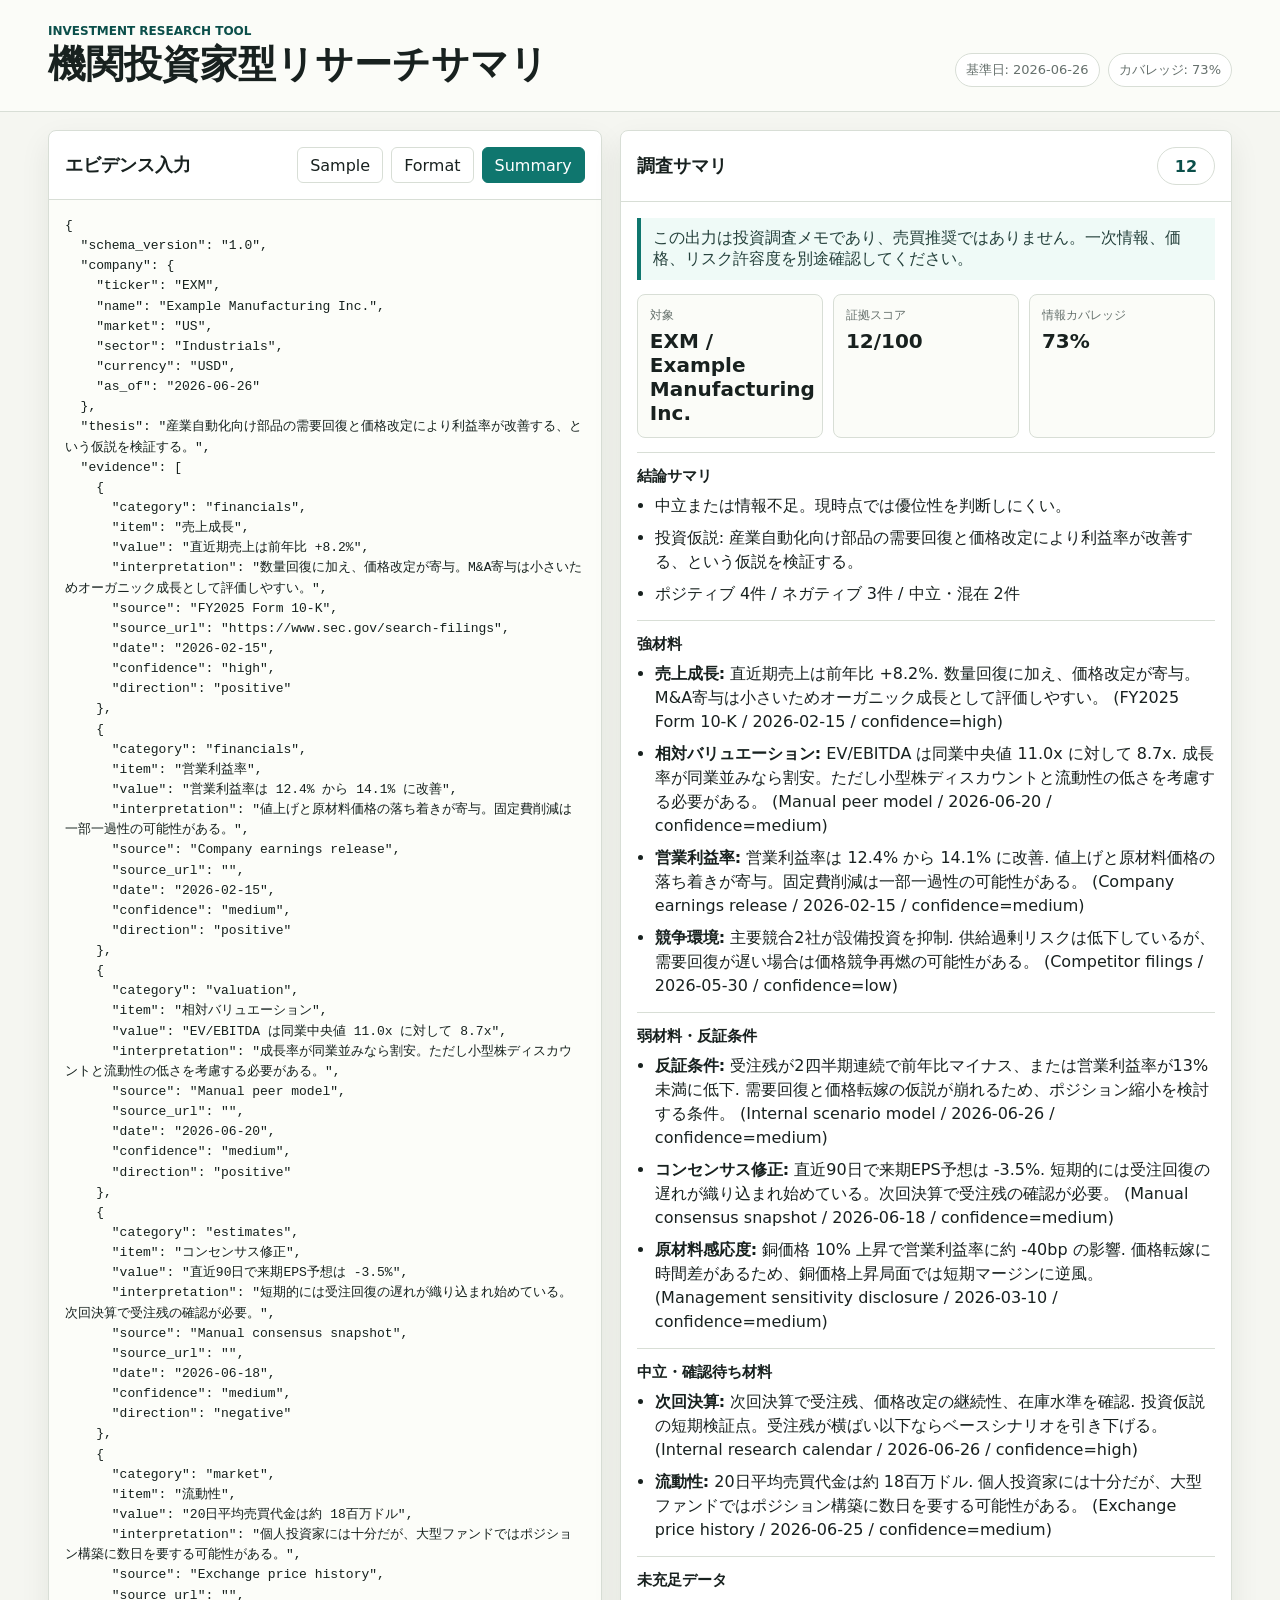
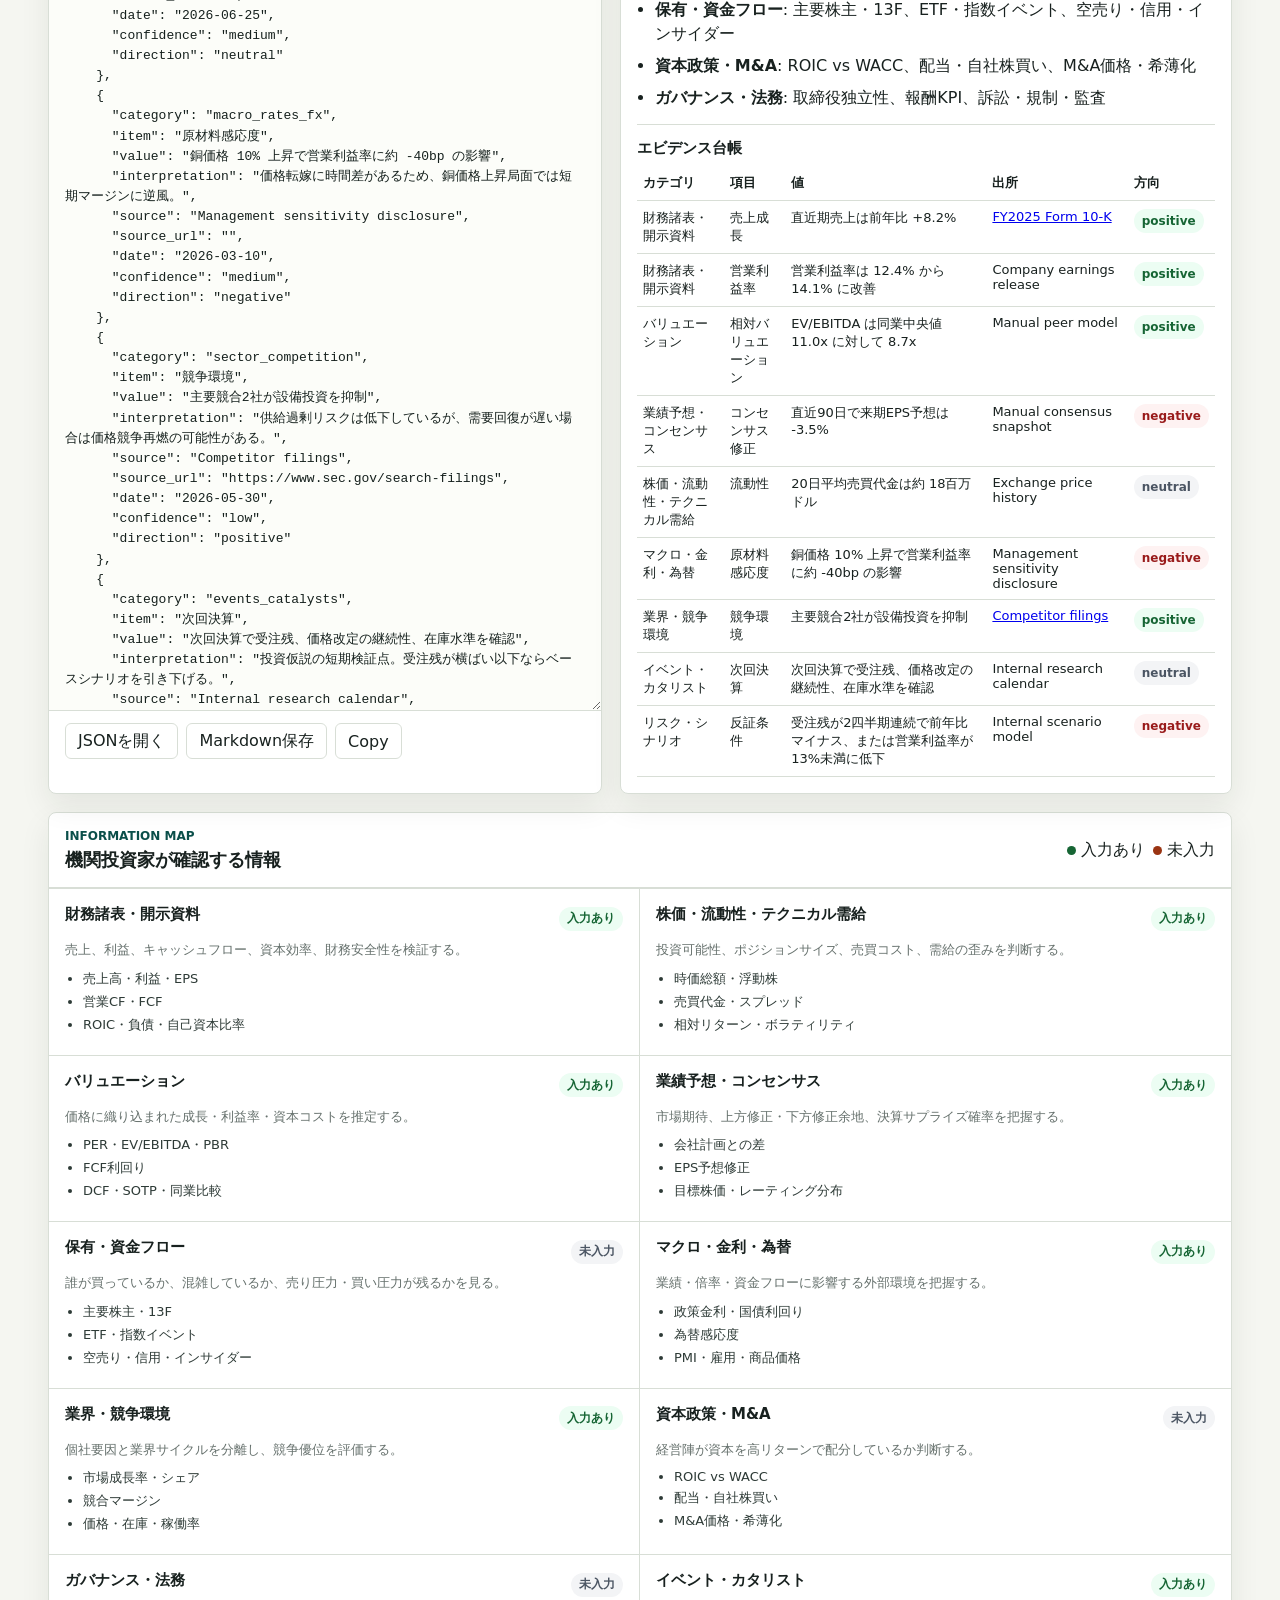
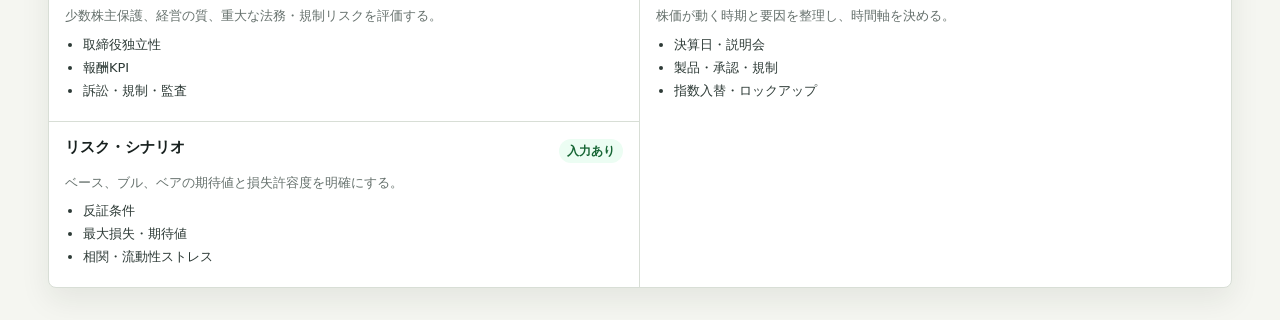
==== dashboard/index.html @ 5e909400 "Initial investment research summarizer" ====
<!doctype html>
<html lang="ja">
  <head>
    <meta charset="utf-8" />
    <meta name="viewport" content="width=device-width, initial-scale=1" />
    <title>Institutional Research Summarizer</title>
    <link rel="stylesheet" href="./styles.css" />
  </head>
  <body>
    <header class="app-header">
      <div>
        <p class="eyebrow">Investment Research Tool</p>
        <h1>機関投資家型リサーチサマリ</h1>
      </div>
      <div class="header-meta">
        <span id="asOfLabel">基準日: -</span>
        <span id="coverageLabel">カバレッジ: -</span>
      </div>
    </header>

    <main class="layout">
      <section class="panel input-panel" aria-labelledby="input-title">
        <div class="panel-title">
          <h2 id="input-title">エビデンス入力</h2>
          <div class="actions">
            <button type="button" id="loadSampleButton">Sample</button>
            <button type="button" id="formatButton">Format</button>
            <button type="button" id="summarizeButton" class="primary">Summary</button>
          </div>
        </div>
        <textarea id="jsonInput" spellcheck="false" aria-label="会社別エビデンスJSON"></textarea>
        <div class="file-row">
          <label class="file-control">
            <input type="file" id="fileInput" accept="application/json,.json" />
            JSONを開く
          </label>
          <button type="button" id="downloadButton">Markdown保存</button>
          <button type="button" id="copyButton">Copy</button>
        </div>
        <p id="errorBox" class="error" role="alert"></p>
      </section>

      <section class="panel summary-panel" aria-labelledby="summary-title">
        <div class="panel-title">
          <h2 id="summary-title">調査サマリ</h2>
          <div class="score" id="scoreBox">0</div>
        </div>
        <div id="summaryOutput" class="summary-output"></div>
      </section>
    </main>

    <section class="catalog-section" aria-labelledby="catalog-title">
      <div class="catalog-header">
        <div>
          <p class="eyebrow">Information Map</p>
          <h2 id="catalog-title">機関投資家が確認する情報</h2>
        </div>
        <div class="legend">
          <span><i class="dot covered"></i>入力あり</span>
          <span><i class="dot missing"></i>未入力</span>
        </div>
      </div>
      <div id="catalogGrid" class="catalog-grid"></div>
    </section>

    <script src="./app.js"></script>
  </body>
</html>
---- dashboard/styles.css ----
:root {
  --bg: #f5f6f1;
  --surface: #ffffff;
  --ink: #18211f;
  --muted: #66716d;
  --line: #d8ded6;
  --accent: #0f766e;
  --accent-dark: #0b4f4a;
  --warn: #9a3412;
  --good: #166534;
  --bad: #991b1b;
  --shadow: 0 12px 30px rgba(24, 33, 31, 0.08);
  font-family:
    "Yu Gothic UI",
    "Meiryo",
    system-ui,
    -apple-system,
    BlinkMacSystemFont,
    "Segoe UI",
    sans-serif;
}

* {
  box-sizing: border-box;
}

body {
  margin: 0;
  min-height: 100vh;
  background: var(--bg);
  color: var(--ink);
}

button,
textarea,
input {
  font: inherit;
}

button,
.file-control {
  border: 1px solid var(--line);
  background: #fff;
  color: var(--ink);
  min-height: 36px;
  padding: 0 12px;
  border-radius: 6px;
  display: inline-flex;
  align-items: center;
  justify-content: center;
  gap: 6px;
  cursor: pointer;
  white-space: nowrap;
}

button:hover,
.file-control:hover {
  border-color: var(--accent);
}

button.primary {
  background: var(--accent);
  border-color: var(--accent);
  color: #fff;
}

button.primary:hover {
  background: var(--accent-dark);
}

.app-header {
  min-height: 112px;
  padding: 24px clamp(16px, 4vw, 48px);
  display: flex;
  align-items: flex-end;
  justify-content: space-between;
  gap: 18px;
  border-bottom: 1px solid var(--line);
  background: #fbfcf8;
}

.eyebrow {
  margin: 0 0 5px;
  color: var(--accent-dark);
  font-size: 12px;
  font-weight: 700;
  letter-spacing: 0;
  text-transform: uppercase;
}

h1,
h2,
h3,
p {
  overflow-wrap: anywhere;
}

h1 {
  margin: 0;
  font-size: clamp(24px, 4vw, 38px);
  line-height: 1.15;
  letter-spacing: 0;
}

h2 {
  margin: 0;
  font-size: 18px;
  line-height: 1.3;
  letter-spacing: 0;
}

h3 {
  margin: 0 0 8px;
  font-size: 15px;
  letter-spacing: 0;
}

.header-meta {
  display: flex;
  gap: 8px;
  flex-wrap: wrap;
  justify-content: flex-end;
  color: var(--muted);
  font-size: 13px;
}

.header-meta span,
.score {
  border: 1px solid var(--line);
  border-radius: 999px;
  padding: 7px 10px;
  background: #fff;
}

.layout {
  display: grid;
  grid-template-columns: minmax(320px, 0.95fr) minmax(340px, 1.05fr);
  gap: 18px;
  padding: 18px clamp(16px, 4vw, 48px);
  align-items: stretch;
}

.panel {
  background: var(--surface);
  border: 1px solid var(--line);
  border-radius: 8px;
  box-shadow: var(--shadow);
  min-width: 0;
}

.input-panel,
.summary-panel {
  min-height: 620px;
  display: flex;
  flex-direction: column;
}

.panel-title,
.catalog-header {
  display: flex;
  align-items: center;
  justify-content: space-between;
  gap: 16px;
  padding: 16px;
  border-bottom: 1px solid var(--line);
}

.actions,
.file-row,
.legend {
  display: flex;
  align-items: center;
  gap: 8px;
  flex-wrap: wrap;
}

textarea {
  width: 100%;
  flex: 1;
  min-height: 470px;
  resize: vertical;
  border: 0;
  border-bottom: 1px solid var(--line);
  padding: 16px;
  color: #15201d;
  background: #fcfdf9;
  font-family:
    "Cascadia Mono",
    "Consolas",
    monospace;
  font-size: 13px;
  line-height: 1.55;
  outline: none;
}

textarea:focus {
  box-shadow: inset 0 0 0 2px rgba(15, 118, 110, 0.2);
}

.file-row {
  padding: 12px 16px;
}

.file-control input {
  display: none;
}

.error {
  min-height: 22px;
  margin: 0;
  padding: 0 16px 14px;
  color: var(--bad);
  font-size: 13px;
}

.score {
  min-width: 58px;
  height: 38px;
  display: inline-flex;
  align-items: center;
  justify-content: center;
  font-weight: 800;
  color: var(--accent-dark);
}

.summary-output {
  padding: 16px;
  overflow: auto;
  flex: 1;
}

.summary-output .notice {
  border-left: 4px solid var(--accent);
  background: #effaf7;
  padding: 10px 12px;
  margin: 0 0 14px;
  color: #24403b;
}

.metrics {
  display: grid;
  grid-template-columns: repeat(3, minmax(0, 1fr));
  gap: 10px;
  margin-bottom: 14px;
}

.metric {
  border: 1px solid var(--line);
  border-radius: 8px;
  padding: 12px;
  background: #fbfcf8;
  min-width: 0;
}

.metric span {
  display: block;
  color: var(--muted);
  font-size: 12px;
  margin-bottom: 5px;
}

.metric strong {
  font-size: 20px;
}

.summary-block {
  border-top: 1px solid var(--line);
  padding: 14px 0 0;
  margin-top: 14px;
}

.summary-list {
  margin: 8px 0 0;
  padding-left: 18px;
}

.summary-list li {
  margin: 8px 0;
  line-height: 1.5;
}

.evidence-table {
  width: 100%;
  border-collapse: collapse;
  margin-top: 8px;
  font-size: 13px;
}

.evidence-table th,
.evidence-table td {
  border-bottom: 1px solid var(--line);
  padding: 8px 6px;
  text-align: left;
  vertical-align: top;
}

.tag {
  display: inline-flex;
  align-items: center;
  min-height: 24px;
  border-radius: 999px;
  padding: 3px 8px;
  font-size: 12px;
  font-weight: 700;
}

.tag.positive {
  color: var(--good);
  background: #ecfdf3;
}

.tag.negative {
  color: var(--bad);
  background: #fef2f2;
}

.tag.neutral,
.tag.mixed,
.tag.unknown {
  color: #4b5563;
  background: #f3f4f6;
}

.catalog-section {
  margin: 0 clamp(16px, 4vw, 48px) 32px;
  background: var(--surface);
  border: 1px solid var(--line);
  border-radius: 8px;
  box-shadow: var(--shadow);
}

.catalog-grid {
  display: grid;
  grid-template-columns: repeat(2, minmax(0, 1fr));
  gap: 0;
}

.catalog-item {
  border-top: 1px solid var(--line);
  padding: 16px;
  min-width: 0;
}

.catalog-item:nth-child(odd) {
  border-right: 1px solid var(--line);
}

.catalog-title-line {
  display: flex;
  align-items: center;
  justify-content: space-between;
  gap: 12px;
  margin-bottom: 8px;
}

.catalog-item p {
  margin: 0;
  color: var(--muted);
  line-height: 1.5;
  font-size: 13px;
}

.catalog-item ul {
  margin: 10px 0 0;
  padding-left: 18px;
  color: #2d3a36;
  font-size: 13px;
}

.catalog-item li {
  margin: 5px 0;
}

.dot {
  width: 9px;
  height: 9px;
  display: inline-block;
  border-radius: 999px;
  margin-right: 5px;
}

.dot.covered {
  background: var(--good);
}

.dot.missing {
  background: var(--warn);
}

@media (max-width: 980px) {
  .app-header {
    align-items: flex-start;
    flex-direction: column;
  }

  .header-meta {
    justify-content: flex-start;
  }

  .layout {
    grid-template-columns: 1fr;
  }

  .input-panel,
  .summary-panel {
    min-height: auto;
  }

  textarea {
    min-height: 420px;
  }
}

@media (max-width: 720px) {
  .panel-title,
  .catalog-header {
    align-items: flex-start;
    flex-direction: column;
  }

  .metrics,
  .catalog-grid {
    grid-template-columns: 1fr;
  }

  .catalog-item:nth-child(odd) {
    border-right: 0;
  }

  .actions button,
  .file-row button,
  .file-control {
    flex: 1 1 auto;
  }
}
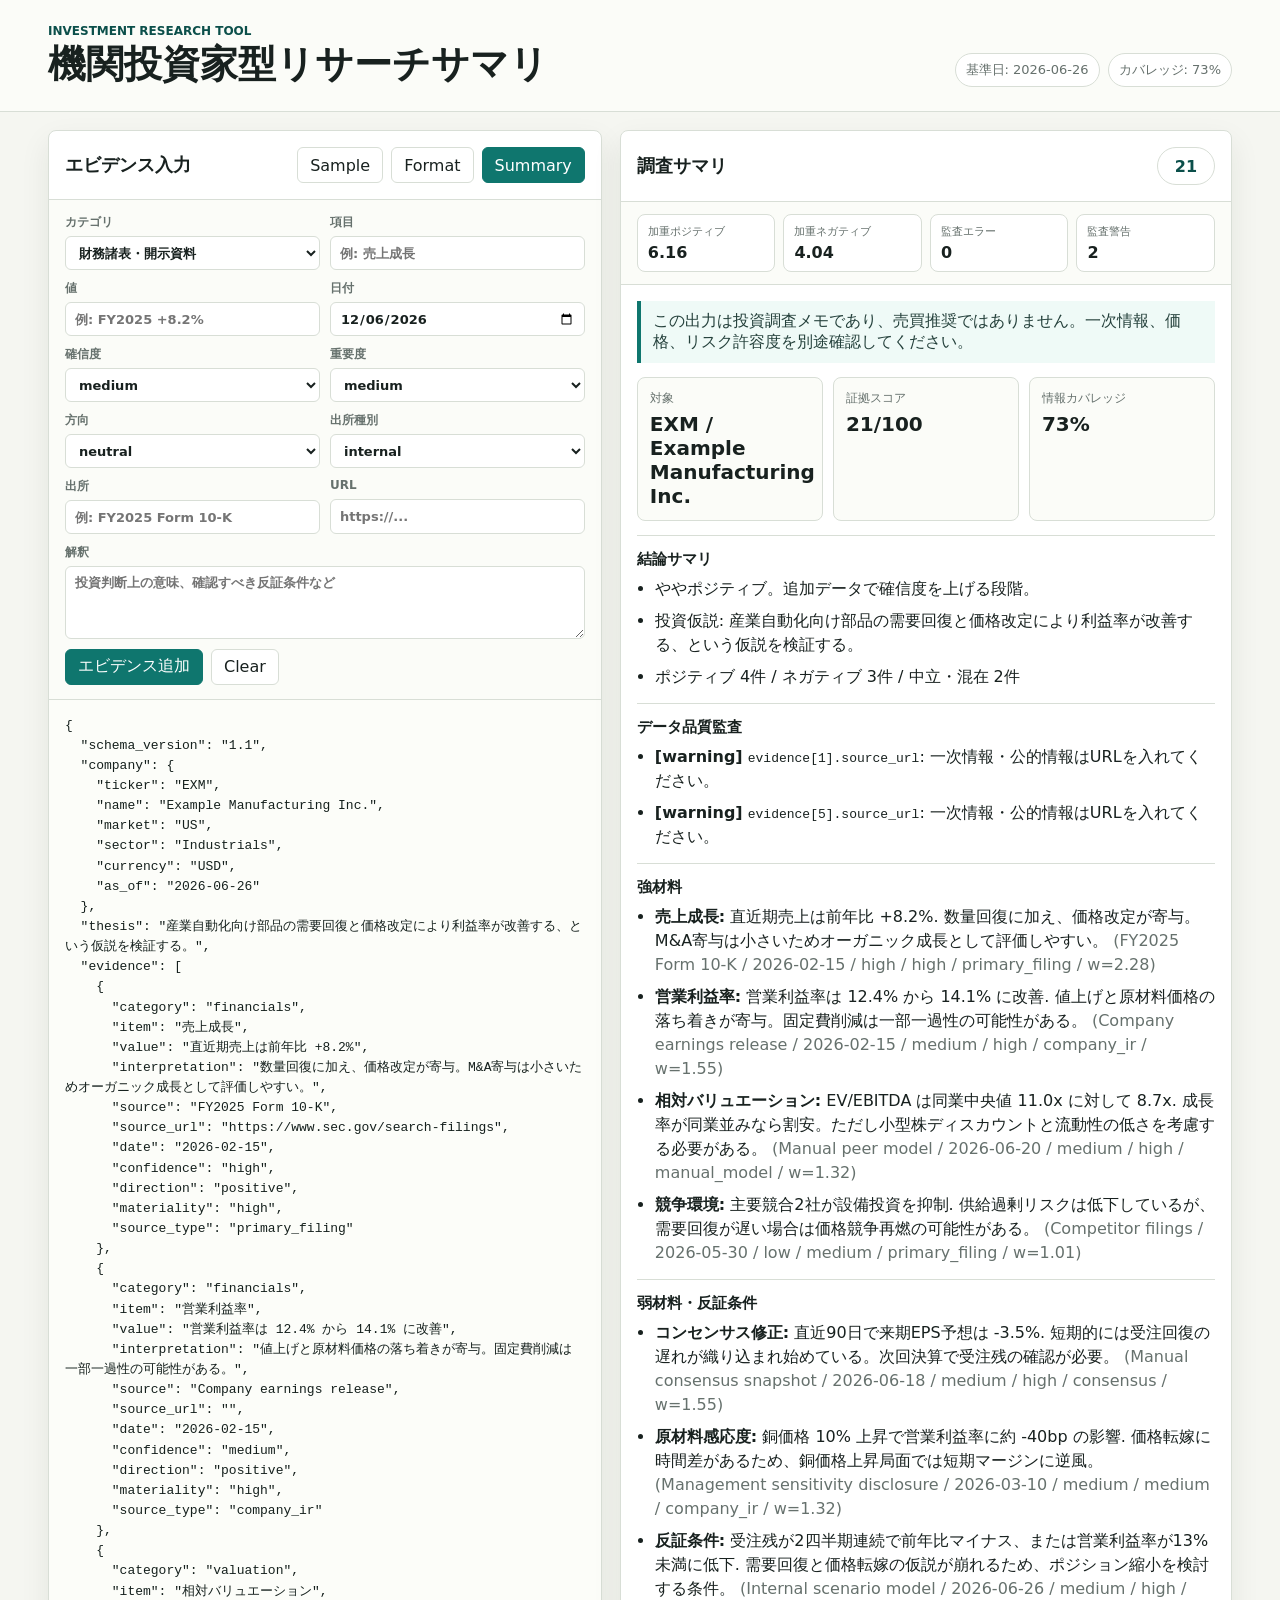
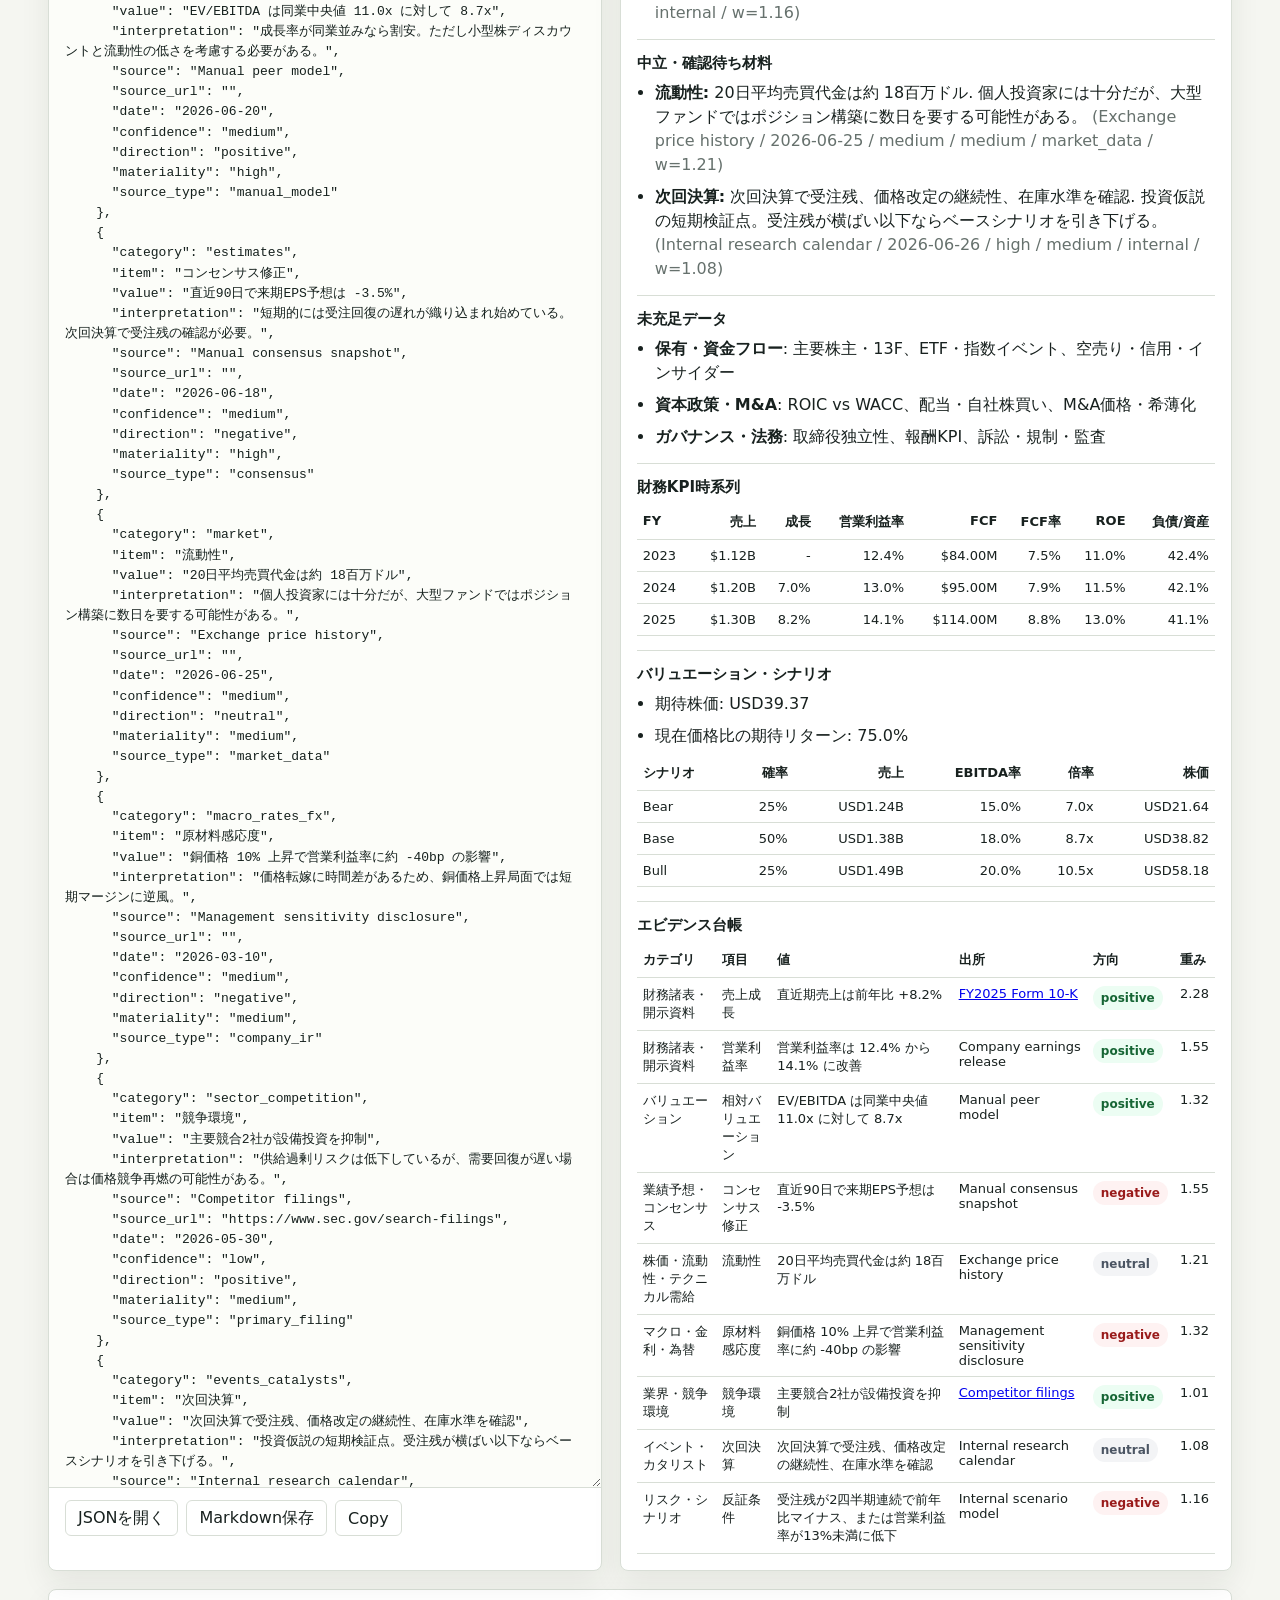
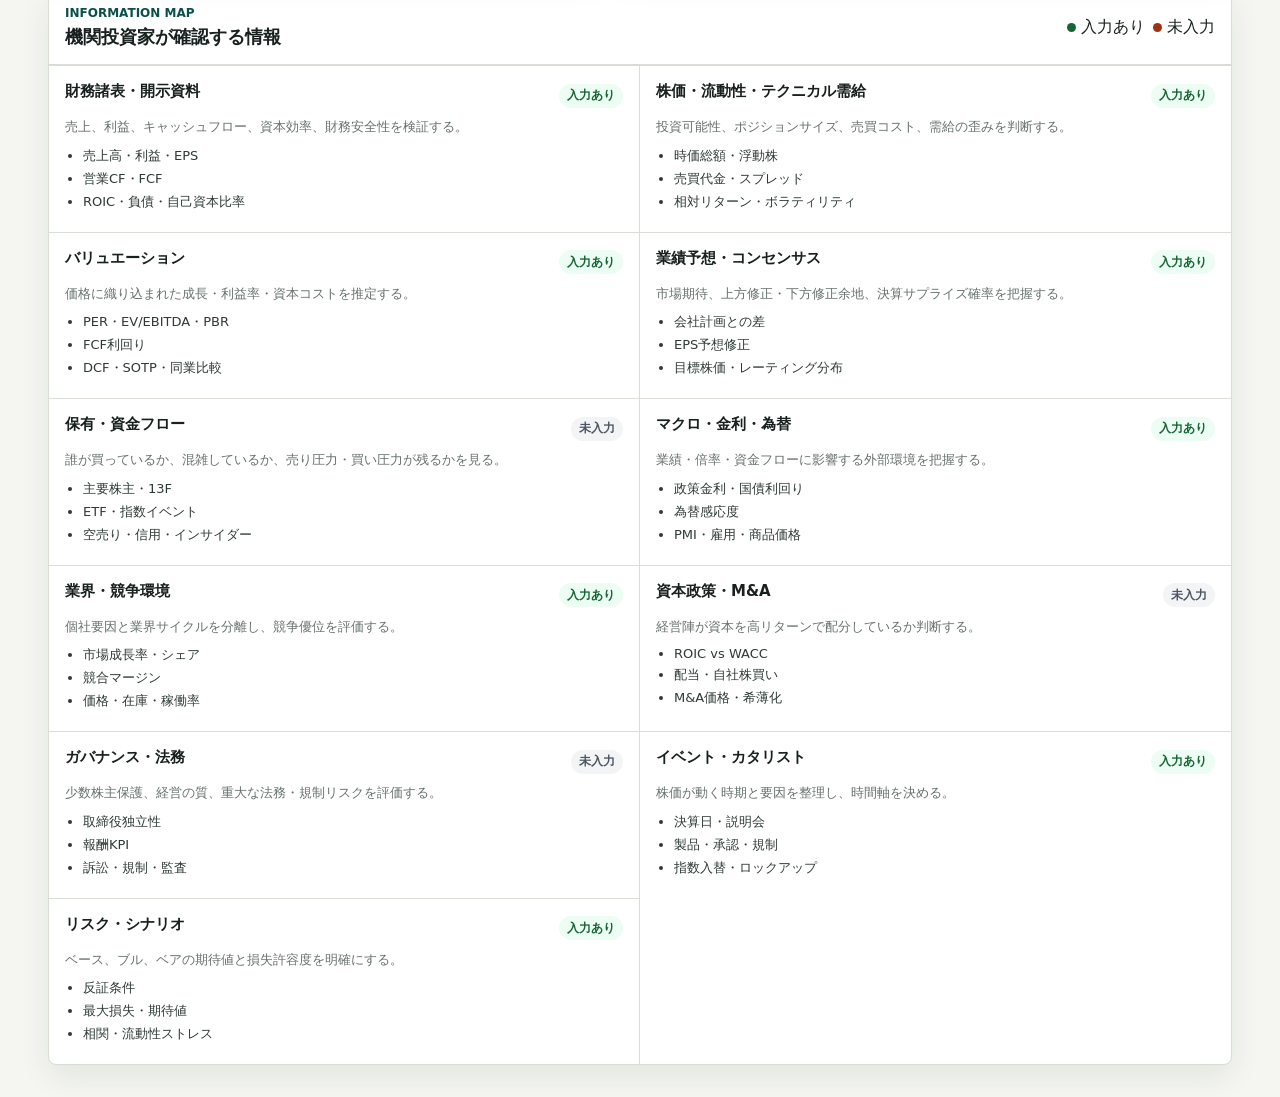
==== commit 14dd8465: "Add institutional research quality workflow" ====
--- a/dashboard/index.html
+++ b/dashboard/index.html
@@ -28,6 +28,83 @@
             <button type="button" id="summarizeButton" class="primary">Summary</button>
           </div>
         </div>
+        <form id="evidenceForm" class="evidence-form">
+          <div class="form-grid">
+            <label>
+              カテゴリ
+              <select id="fieldCategory"></select>
+            </label>
+            <label>
+              項目
+              <input id="fieldItem" type="text" placeholder="例: 売上成長" />
+            </label>
+            <label>
+              値
+              <input id="fieldValue" type="text" placeholder="例: FY2025 +8.2%" />
+            </label>
+            <label>
+              日付
+              <input id="fieldDate" type="date" />
+            </label>
+            <label>
+              確信度
+              <select id="fieldConfidence">
+                <option value="high">high</option>
+                <option value="medium" selected>medium</option>
+                <option value="low">low</option>
+              </select>
+            </label>
+            <label>
+              重要度
+              <select id="fieldMateriality">
+                <option value="high">high</option>
+                <option value="medium" selected>medium</option>
+                <option value="low">low</option>
+              </select>
+            </label>
+            <label>
+              方向
+              <select id="fieldDirection">
+                <option value="positive">positive</option>
+                <option value="neutral" selected>neutral</option>
+                <option value="negative">negative</option>
+                <option value="mixed">mixed</option>
+                <option value="unknown">unknown</option>
+              </select>
+            </label>
+            <label>
+              出所種別
+              <select id="fieldSourceType">
+                <option value="primary_filing">primary_filing</option>
+                <option value="exchange">exchange</option>
+                <option value="regulator">regulator</option>
+                <option value="company_ir">company_ir</option>
+                <option value="market_data">market_data</option>
+                <option value="consensus">consensus</option>
+                <option value="sell_side">sell_side</option>
+                <option value="manual_model">manual_model</option>
+                <option value="internal" selected>internal</option>
+                <option value="unknown">unknown</option>
+              </select>
+            </label>
+            <label>
+              出所
+              <input id="fieldSource" type="text" placeholder="例: FY2025 Form 10-K" />
+            </label>
+            <label>
+              URL
+              <input id="fieldSourceUrl" type="url" placeholder="https://..." />
+            </label>
+          </div>
+          <label class="wide-field">
+            解釈
+            <textarea id="fieldInterpretation" rows="3" placeholder="投資判断上の意味、確認すべき反証条件など"></textarea>
+          </label>
+          <div class="form-actions">
+            <button type="submit" class="primary">エビデンス追加</button>
+            <button type="button" id="clearFormButton">Clear</button>
+          </div>
+        </form>
         <textarea id="jsonInput" spellcheck="false" aria-label="会社別エビデンスJSON"></textarea>
         <div class="file-row">
           <label class="file-control">
@@ -45,6 +122,7 @@
           <h2 id="summary-title">調査サマリ</h2>
           <div class="score" id="scoreBox">0</div>
         </div>
+        <div id="auditStrip" class="audit-strip"></div>
         <div id="summaryOutput" class="summary-output"></div>
       </section>
     </main>
--- a/dashboard/styles.css
+++ b/dashboard/styles.css
@@ -33,7 +33,8 @@
 
 button,
 textarea,
-input {
+input,
+select {
   font: inherit;
 }
 
@@ -167,17 +168,74 @@
 
 .actions,
 .file-row,
-.legend {
+.legend,
+.form-actions {
   display: flex;
   align-items: center;
   gap: 8px;
   flex-wrap: wrap;
 }
 
+.evidence-form {
+  border-bottom: 1px solid var(--line);
+  padding: 14px 16px;
+  background: #fbfcf8;
+}
+
+.form-grid {
+  display: grid;
+  grid-template-columns: repeat(2, minmax(0, 1fr));
+  gap: 10px;
+}
+
+.evidence-form label {
+  display: grid;
+  gap: 5px;
+  color: var(--muted);
+  font-size: 12px;
+  font-weight: 700;
+}
+
+.evidence-form input,
+.evidence-form select,
+.evidence-form textarea {
+  width: 100%;
+  min-height: 34px;
+  border: 1px solid var(--line);
+  border-radius: 6px;
+  padding: 7px 9px;
+  color: var(--ink);
+  background: #fff;
+  font-size: 13px;
+  outline: none;
+}
+
+.evidence-form textarea {
+  min-height: 72px;
+  resize: vertical;
+  font-family: inherit;
+  line-height: 1.45;
+}
+
+.evidence-form input:focus,
+.evidence-form select:focus,
+.evidence-form textarea:focus {
+  border-color: var(--accent);
+  box-shadow: 0 0 0 2px rgba(15, 118, 110, 0.12);
+}
+
+.wide-field {
+  margin-top: 10px;
+}
+
+.form-actions {
+  margin-top: 10px;
+}
+
 textarea {
   width: 100%;
   flex: 1;
-  min-height: 470px;
+  min-height: 330px;
   resize: vertical;
   border: 0;
   border-bottom: 1px solid var(--line);
@@ -229,6 +287,34 @@
   flex: 1;
 }
 
+.audit-strip {
+  display: grid;
+  grid-template-columns: repeat(4, minmax(0, 1fr));
+  gap: 8px;
+  padding: 12px 16px;
+  border-bottom: 1px solid var(--line);
+  background: #fbfcf8;
+}
+
+.audit-chip {
+  border: 1px solid var(--line);
+  border-radius: 8px;
+  padding: 9px 10px;
+  background: #fff;
+  min-width: 0;
+}
+
+.audit-chip span {
+  display: block;
+  color: var(--muted);
+  font-size: 11px;
+  margin-bottom: 4px;
+}
+
+.audit-chip strong {
+  font-size: 16px;
+}
+
 .summary-output .notice {
   border-left: 4px solid var(--accent);
   background: #effaf7;
@@ -263,6 +349,10 @@
   font-size: 20px;
 }
 
+.muted {
+  color: var(--muted);
+}
+
 .summary-block {
   border-top: 1px solid var(--line);
   padding: 14px 0 0;
@@ -284,6 +374,30 @@
   border-collapse: collapse;
   margin-top: 8px;
   font-size: 13px;
+}
+
+.evidence-table .weight-cell {
+  white-space: nowrap;
+}
+
+.kpi-table {
+  width: 100%;
+  border-collapse: collapse;
+  margin-top: 8px;
+  font-size: 13px;
+}
+
+.kpi-table th,
+.kpi-table td {
+  border-bottom: 1px solid var(--line);
+  padding: 8px 6px;
+  text-align: right;
+  vertical-align: top;
+}
+
+.kpi-table th:first-child,
+.kpi-table td:first-child {
+  text-align: left;
 }
 
 .evidence-table th,
@@ -419,7 +533,9 @@
   }
 
   .metrics,
-  .catalog-grid {
+  .catalog-grid,
+  .audit-strip,
+  .form-grid {
     grid-template-columns: 1fr;
   }
 
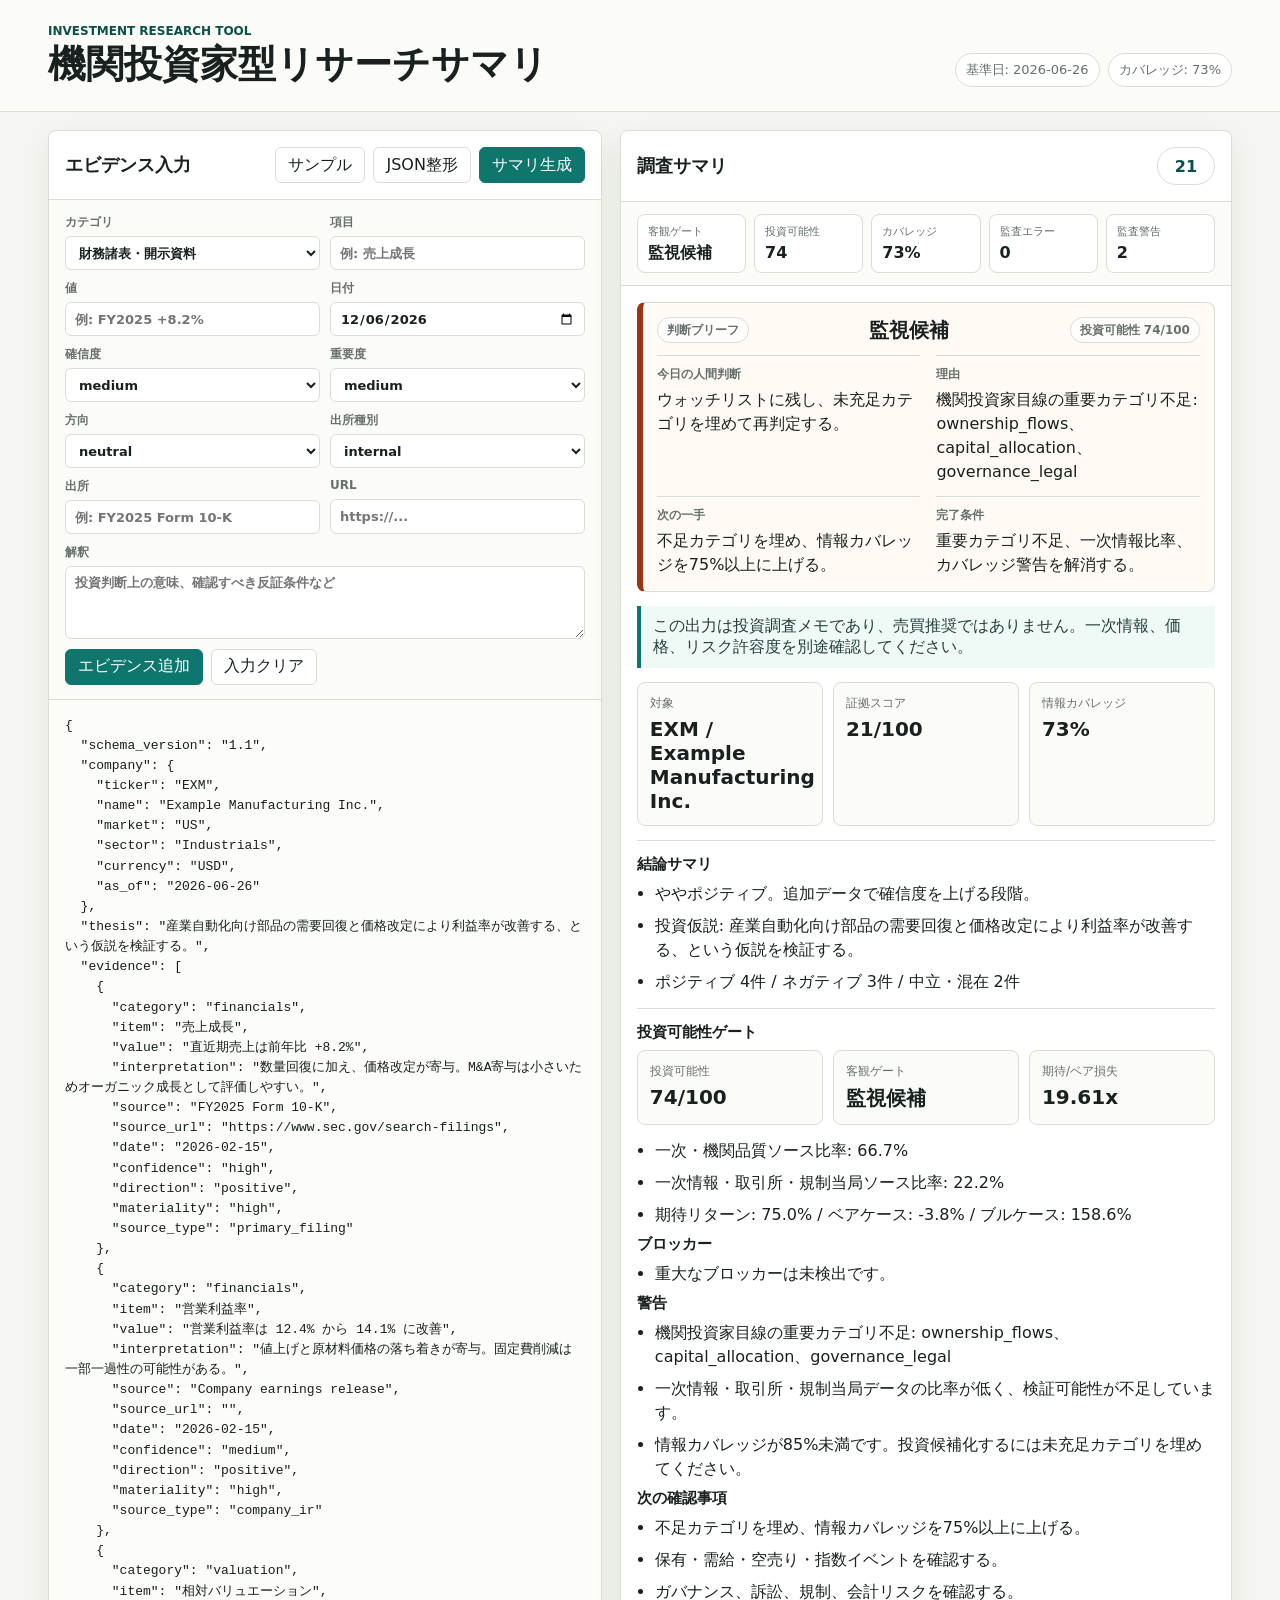
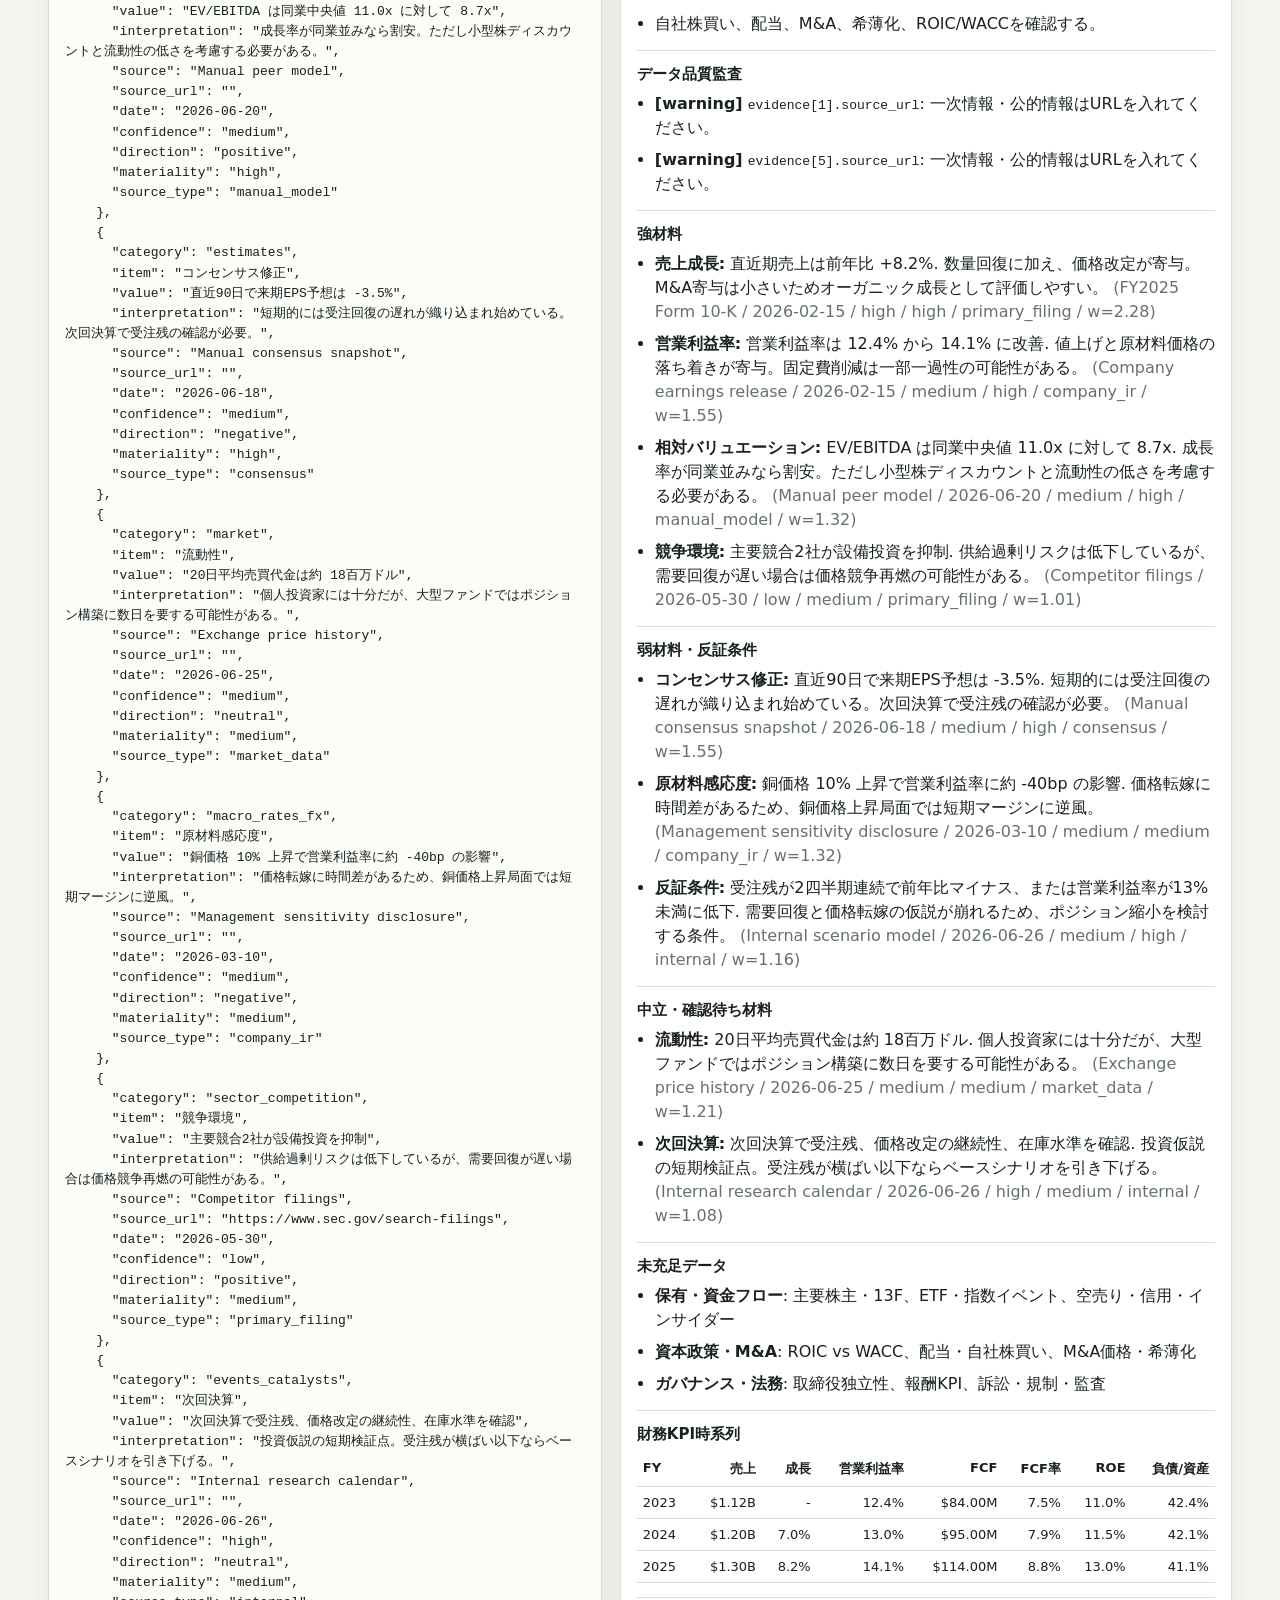
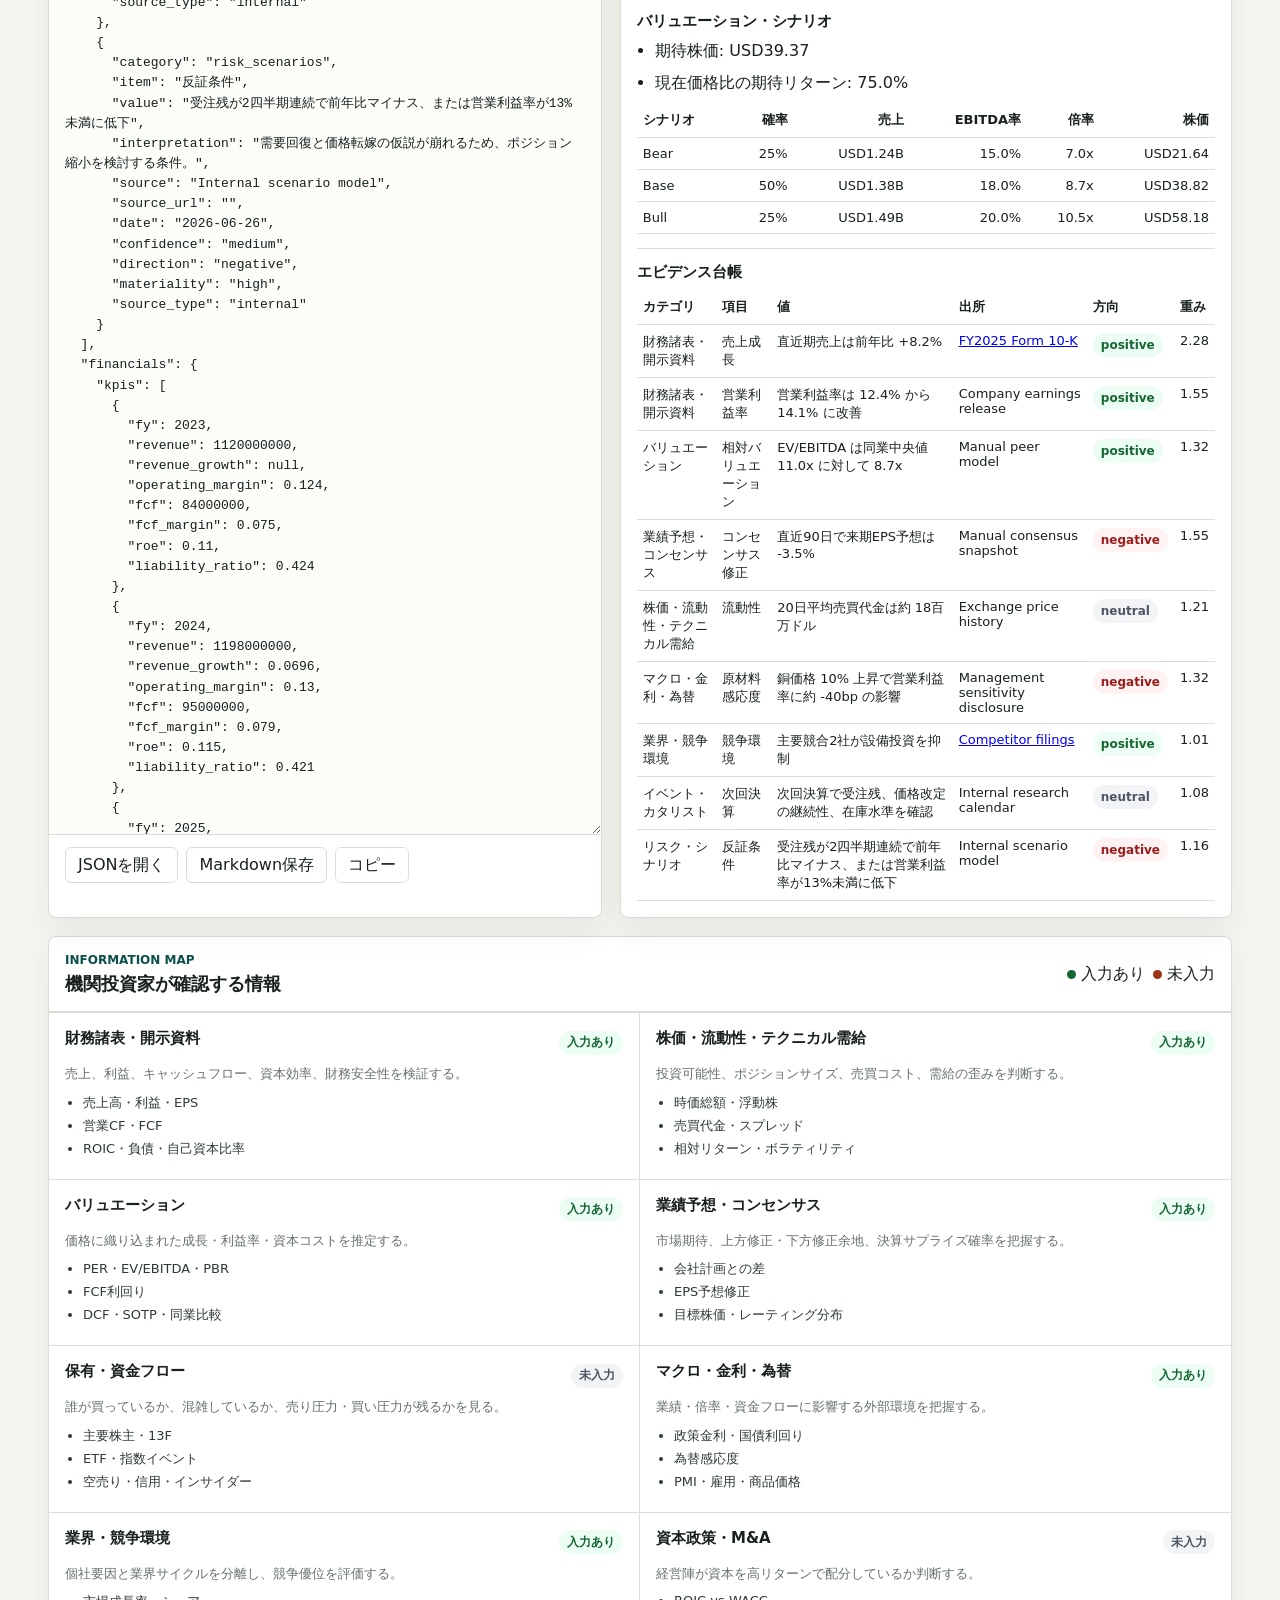
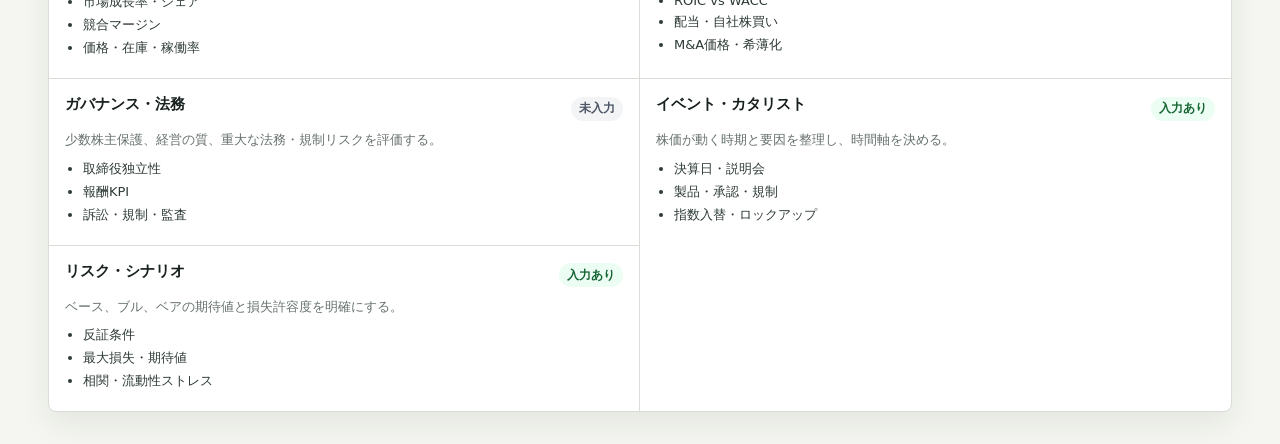
==== commit 2aeef429: "Add decision brief to investment workflow" ====
--- a/dashboard/index.html
+++ b/dashboard/index.html
@@ -23,9 +23,9 @@
         <div class="panel-title">
           <h2 id="input-title">エビデンス入力</h2>
           <div class="actions">
-            <button type="button" id="loadSampleButton">Sample</button>
-            <button type="button" id="formatButton">Format</button>
-            <button type="button" id="summarizeButton" class="primary">Summary</button>
+            <button type="button" id="loadSampleButton">サンプル</button>
+            <button type="button" id="formatButton">JSON整形</button>
+            <button type="button" id="summarizeButton" class="primary">サマリ生成</button>
           </div>
         </div>
         <form id="evidenceForm" class="evidence-form">
@@ -102,7 +102,7 @@
           </label>
           <div class="form-actions">
             <button type="submit" class="primary">エビデンス追加</button>
-            <button type="button" id="clearFormButton">Clear</button>
+            <button type="button" id="clearFormButton">入力クリア</button>
           </div>
         </form>
         <textarea id="jsonInput" spellcheck="false" aria-label="会社別エビデンスJSON"></textarea>
@@ -112,7 +112,7 @@
             JSONを開く
           </label>
           <button type="button" id="downloadButton">Markdown保存</button>
-          <button type="button" id="copyButton">Copy</button>
+          <button type="button" id="copyButton">コピー</button>
         </div>
         <p id="errorBox" class="error" role="alert"></p>
       </section>
--- a/dashboard/styles.css
+++ b/dashboard/styles.css
@@ -289,7 +289,7 @@
 
 .audit-strip {
   display: grid;
-  grid-template-columns: repeat(4, minmax(0, 1fr));
+  grid-template-columns: repeat(5, minmax(0, 1fr));
   gap: 8px;
   padding: 12px 16px;
   border-bottom: 1px solid var(--line);
@@ -313,6 +313,85 @@
 
 .audit-chip strong {
   font-size: 16px;
+  line-height: 1.25;
+  overflow-wrap: anywhere;
+}
+
+.decision-brief {
+  border: 1px solid var(--line);
+  border-left: 6px solid var(--muted);
+  border-radius: 8px;
+  padding: 14px;
+  margin: 0 0 14px;
+  background: #fff;
+}
+
+.decision-brief.positive {
+  border-left-color: var(--good);
+  background: #f7fff9;
+}
+
+.decision-brief.warn {
+  border-left-color: var(--warn);
+  background: #fffaf3;
+}
+
+.decision-brief.negative {
+  border-left-color: var(--bad);
+  background: #fff7f7;
+}
+
+.decision-head {
+  display: flex;
+  align-items: center;
+  justify-content: space-between;
+  gap: 10px;
+  flex-wrap: wrap;
+}
+
+.decision-head strong {
+  font-size: 20px;
+  line-height: 1.25;
+}
+
+.decision-label,
+.decision-score {
+  display: inline-flex;
+  align-items: center;
+  min-height: 26px;
+  border: 1px solid var(--line);
+  border-radius: 999px;
+  padding: 3px 9px;
+  background: rgba(255, 255, 255, 0.72);
+  color: var(--muted);
+  font-size: 12px;
+  font-weight: 700;
+}
+
+.brief-grid {
+  display: grid;
+  grid-template-columns: repeat(2, minmax(0, 1fr));
+  gap: 12px 16px;
+  margin-top: 12px;
+}
+
+.brief-grid div {
+  min-width: 0;
+  border-top: 1px solid var(--line);
+  padding-top: 10px;
+}
+
+.brief-grid span {
+  display: block;
+  margin-bottom: 5px;
+  color: var(--muted);
+  font-size: 12px;
+  font-weight: 800;
+}
+
+.brief-grid p {
+  margin: 0;
+  line-height: 1.5;
 }
 
 .summary-output .notice {
@@ -533,6 +612,7 @@
   }
 
   .metrics,
+  .brief-grid,
   .catalog-grid,
   .audit-strip,
   .form-grid {
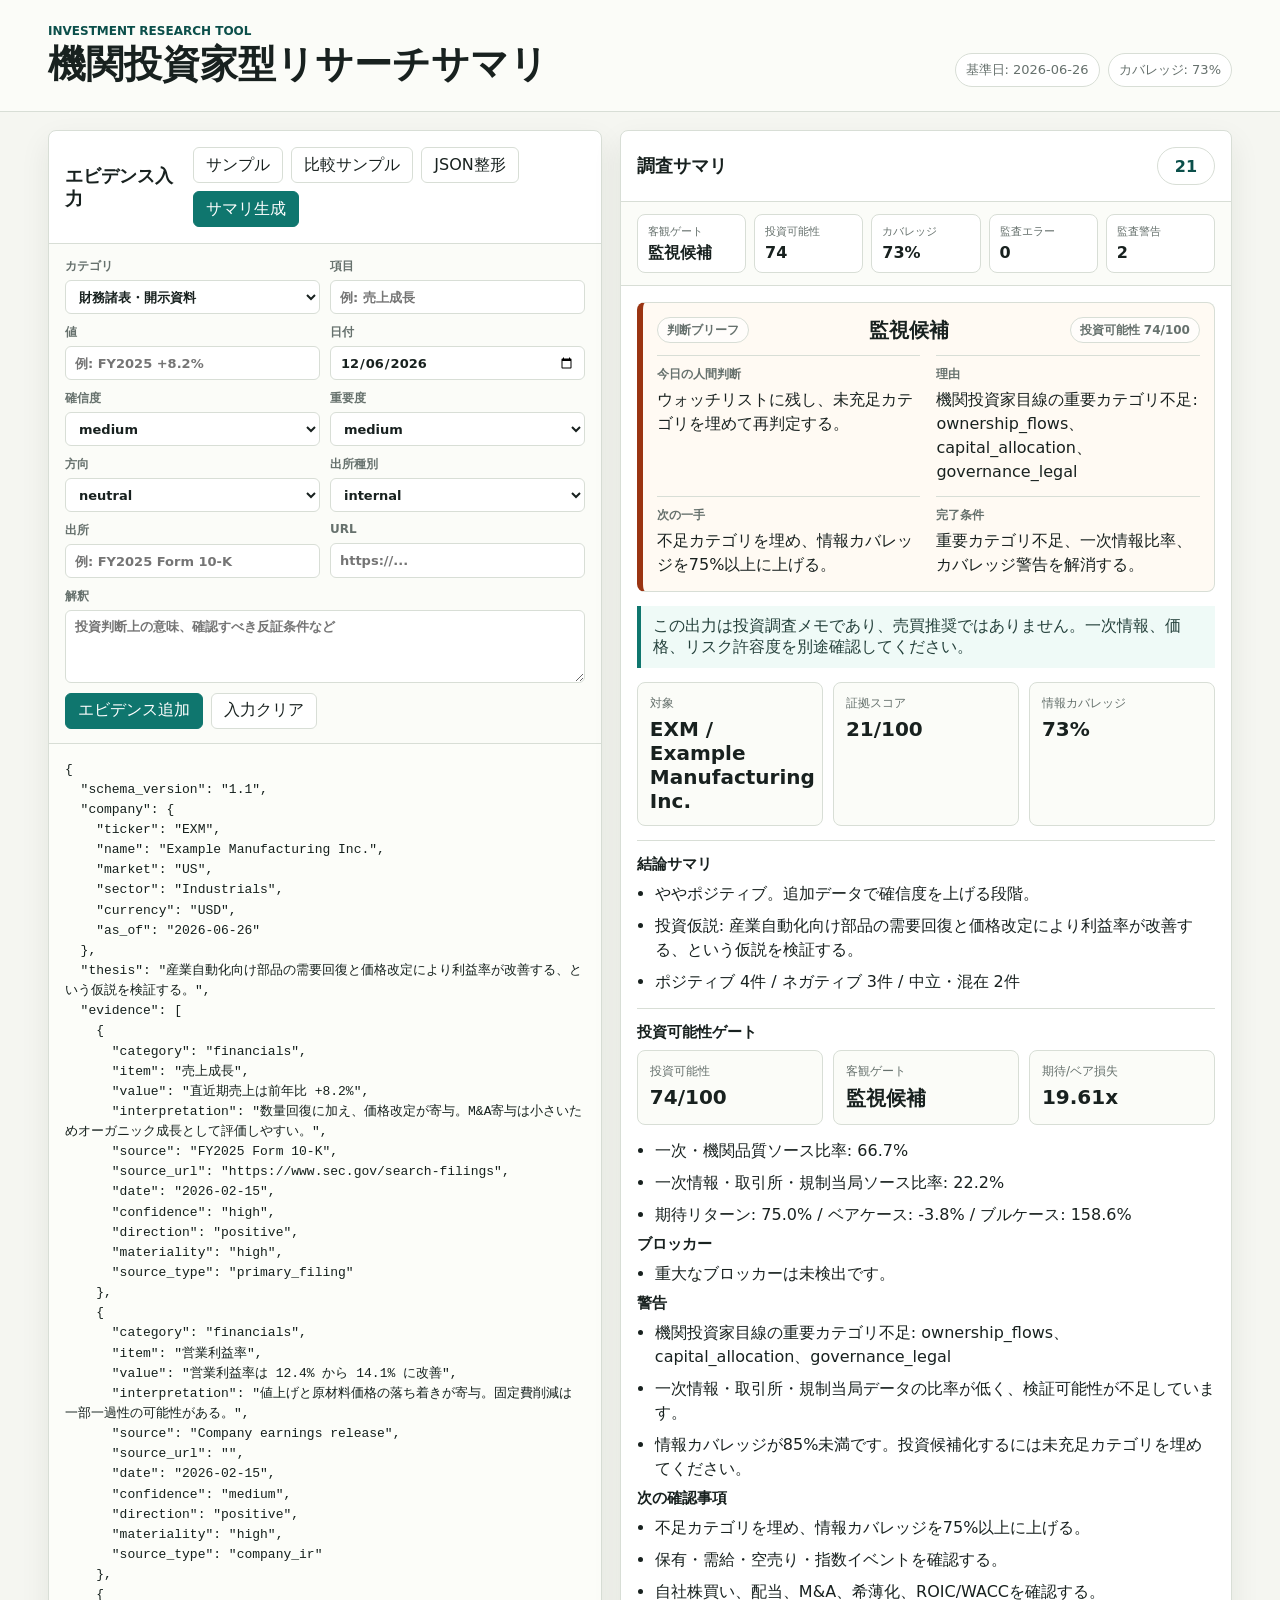
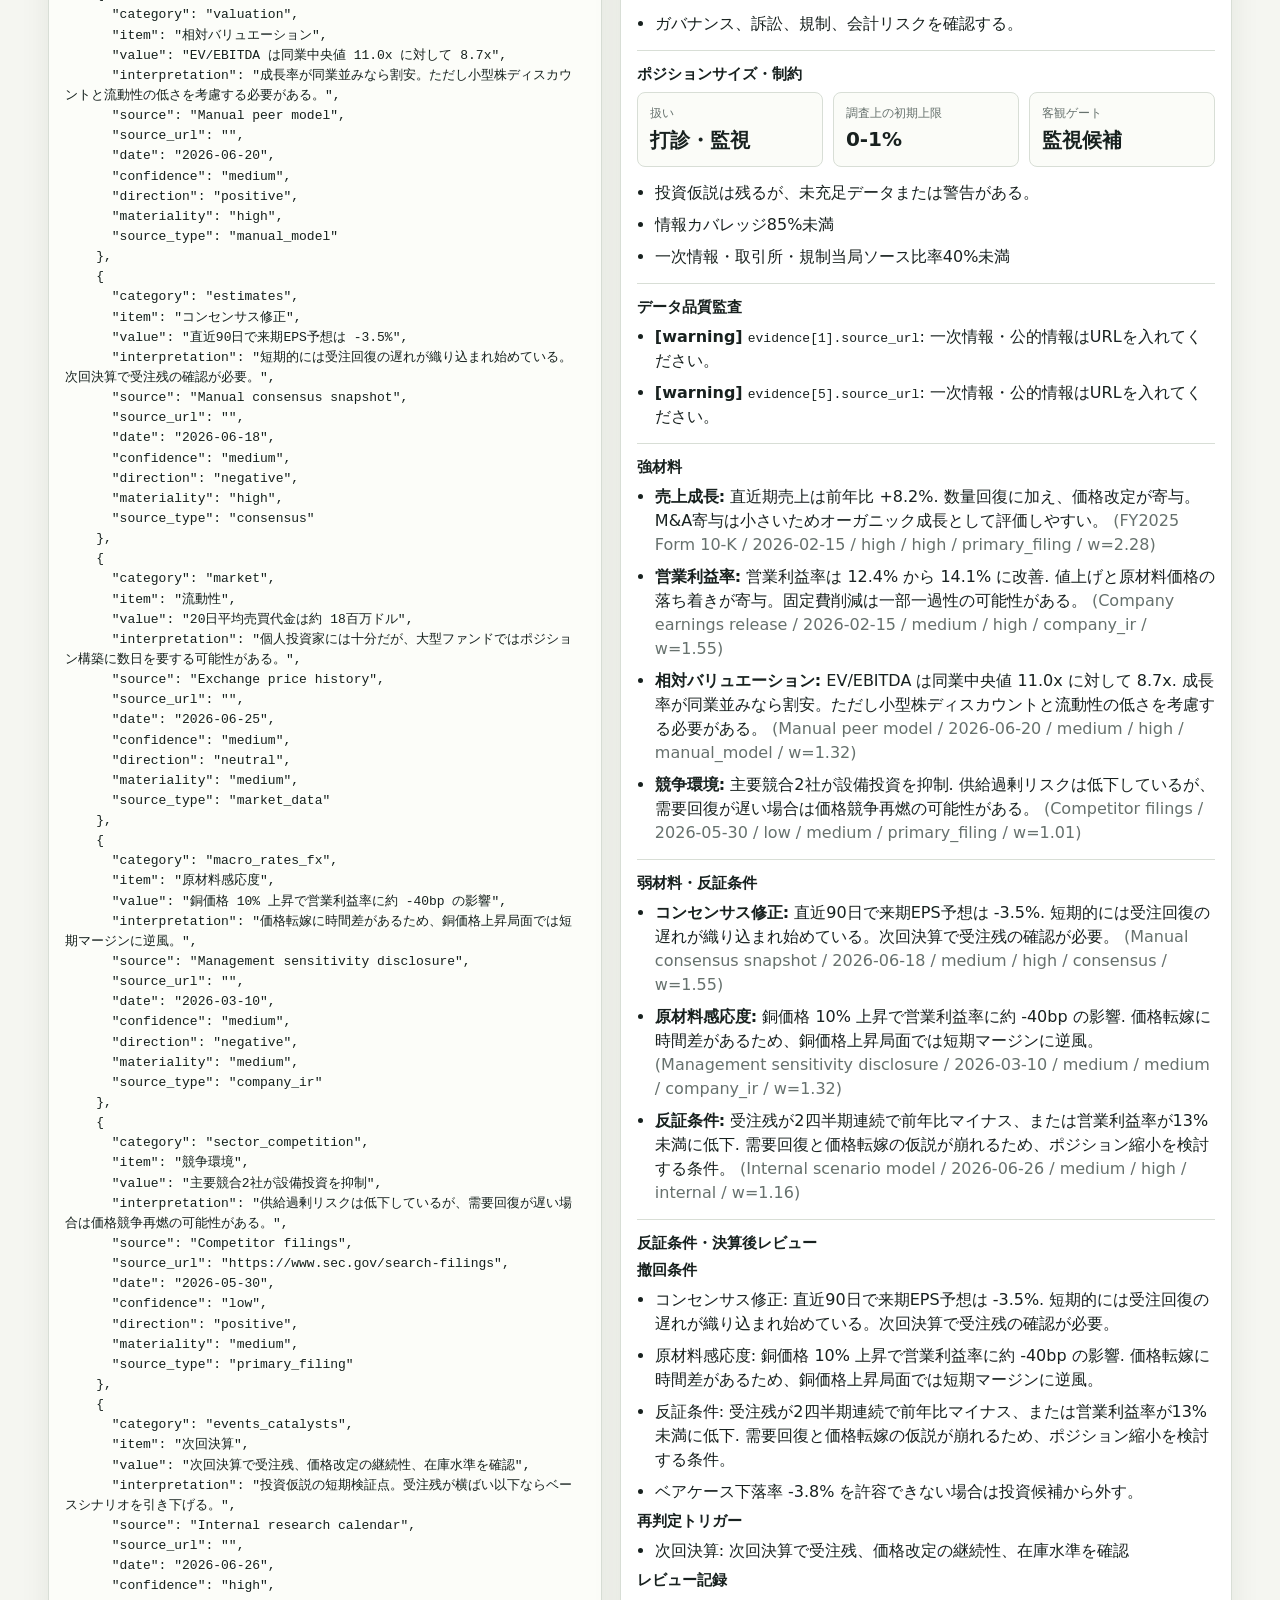
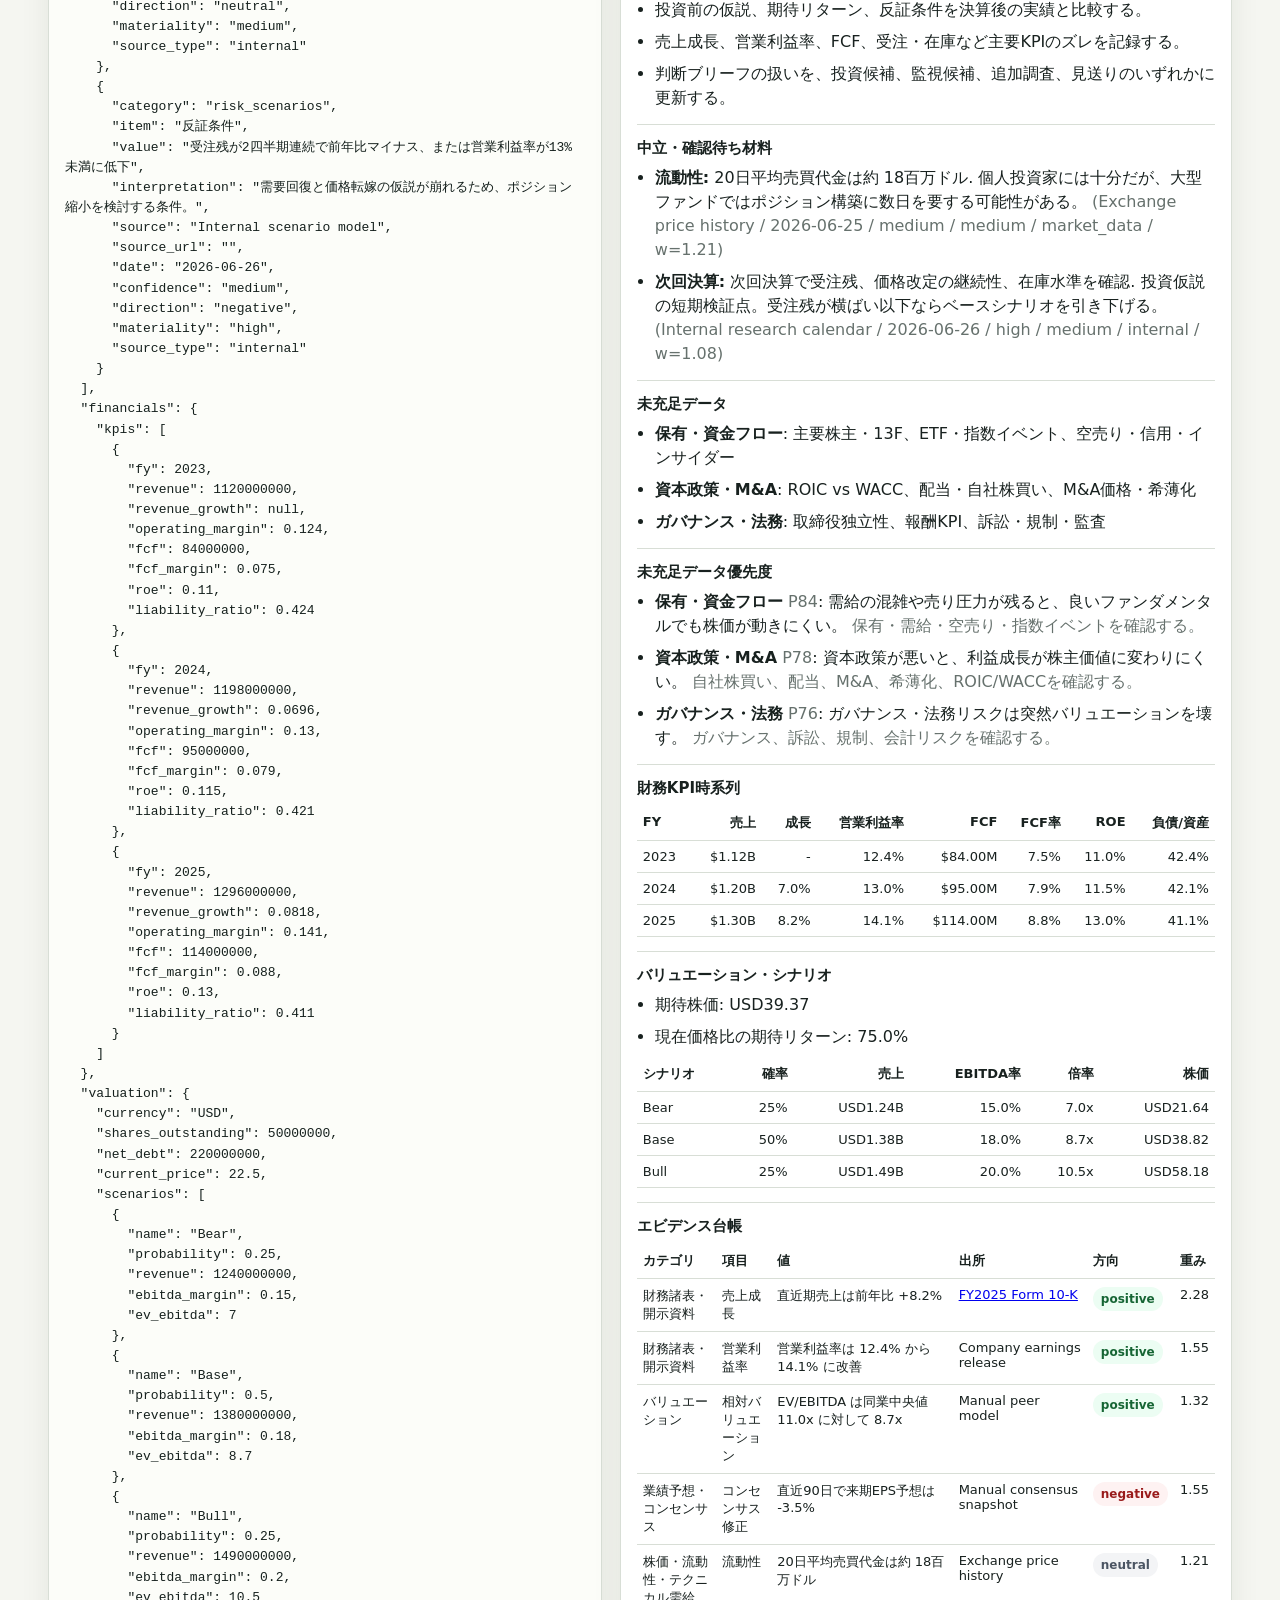
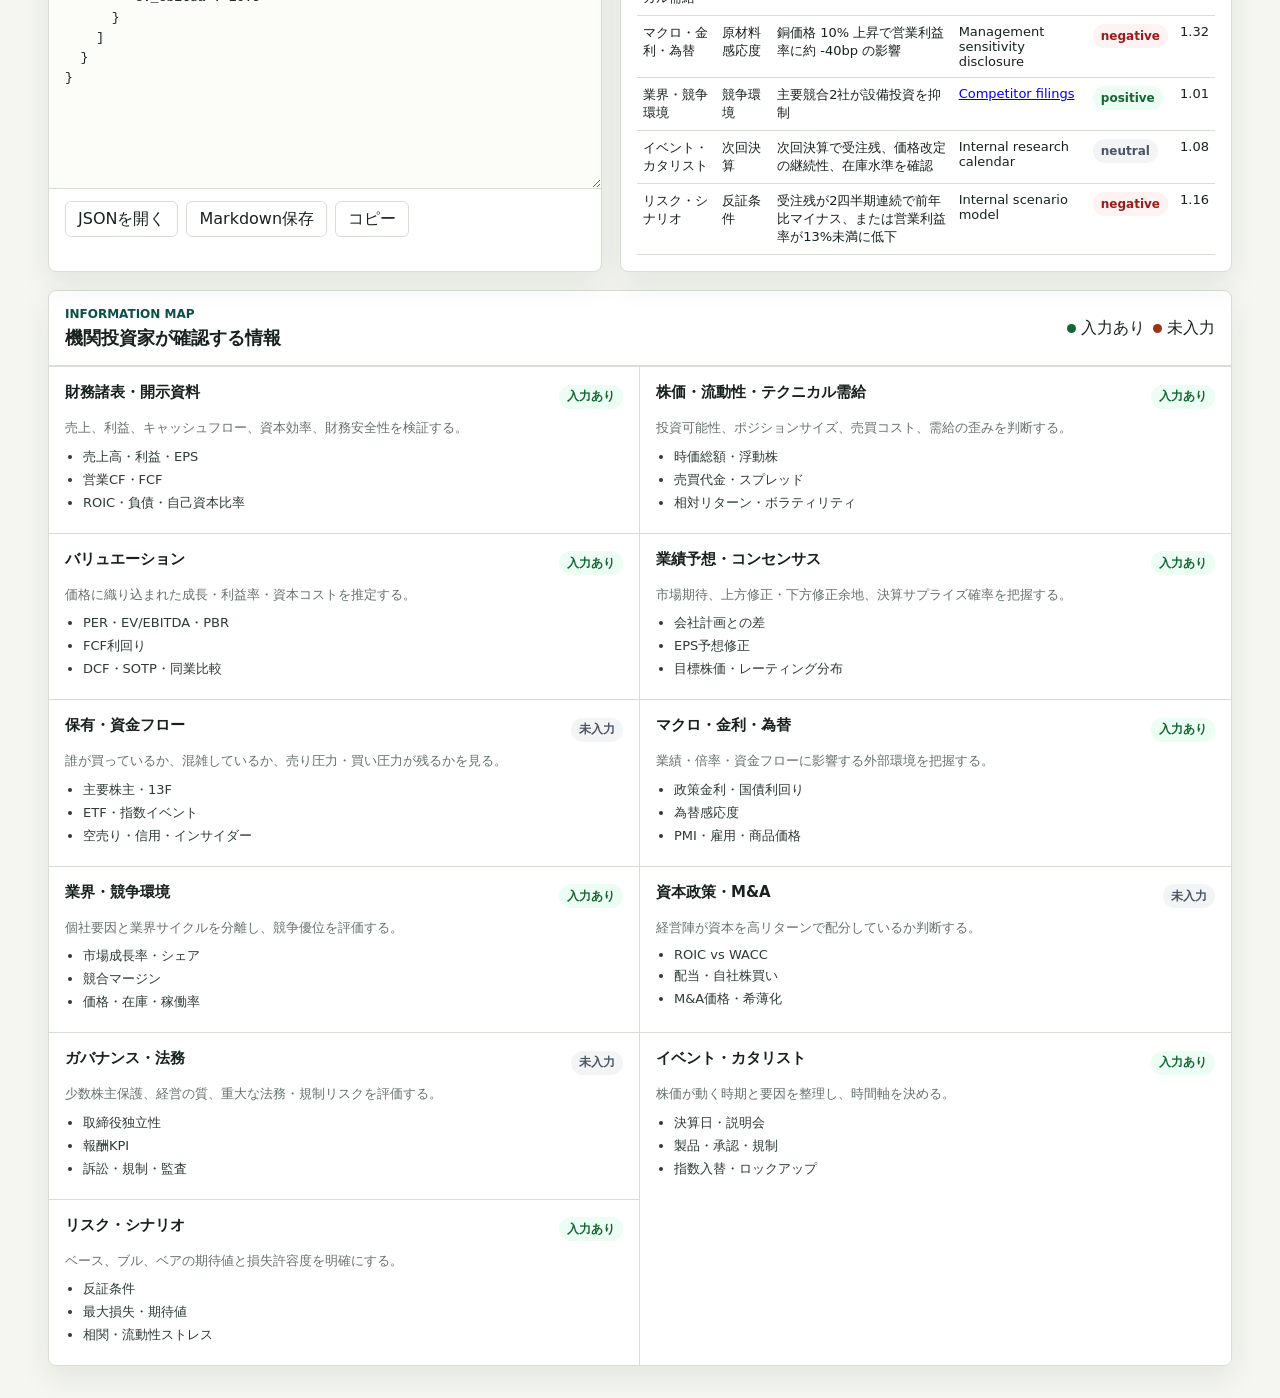
==== commit f31b2d37: "Add comparison and risk workflow improvements" ====
--- a/dashboard/index.html
+++ b/dashboard/index.html
@@ -24,6 +24,7 @@
           <h2 id="input-title">エビデンス入力</h2>
           <div class="actions">
             <button type="button" id="loadSampleButton">サンプル</button>
+            <button type="button" id="loadComparisonButton">比較サンプル</button>
             <button type="button" id="formatButton">JSON整形</button>
             <button type="button" id="summarizeButton" class="primary">サマリ生成</button>
           </div>
--- a/dashboard/styles.css
+++ b/dashboard/styles.css
@@ -283,7 +283,8 @@
 
 .summary-output {
   padding: 16px;
-  overflow: auto;
+  overflow-y: auto;
+  overflow-x: hidden;
   flex: 1;
 }
 
@@ -455,6 +456,47 @@
   font-size: 13px;
 }
 
+.table-scroll {
+  width: 100%;
+  max-width: 100%;
+  overflow-x: auto;
+  overscroll-behavior-x: contain;
+}
+
+.comparison-table {
+  width: 100%;
+  min-width: 920px;
+  border-collapse: collapse;
+  margin-top: 8px;
+  font-size: 12px;
+}
+
+.comparison-table th,
+.comparison-table td {
+  border-bottom: 1px solid var(--line);
+  padding: 8px 6px;
+  text-align: left;
+  vertical-align: top;
+}
+
+.comparison-table th:nth-child(1),
+.comparison-table td:nth-child(1),
+.comparison-table th:nth-child(4),
+.comparison-table td:nth-child(4),
+.comparison-table th:nth-child(5),
+.comparison-table td:nth-child(5),
+.comparison-table th:nth-child(6),
+.comparison-table td:nth-child(6),
+.comparison-table th:nth-child(7),
+.comparison-table td:nth-child(7),
+.comparison-table th:nth-child(8),
+.comparison-table td:nth-child(8),
+.comparison-table th:nth-child(9),
+.comparison-table td:nth-child(9) {
+  text-align: right;
+  white-space: nowrap;
+}
+
 .evidence-table .weight-cell {
   white-space: nowrap;
 }
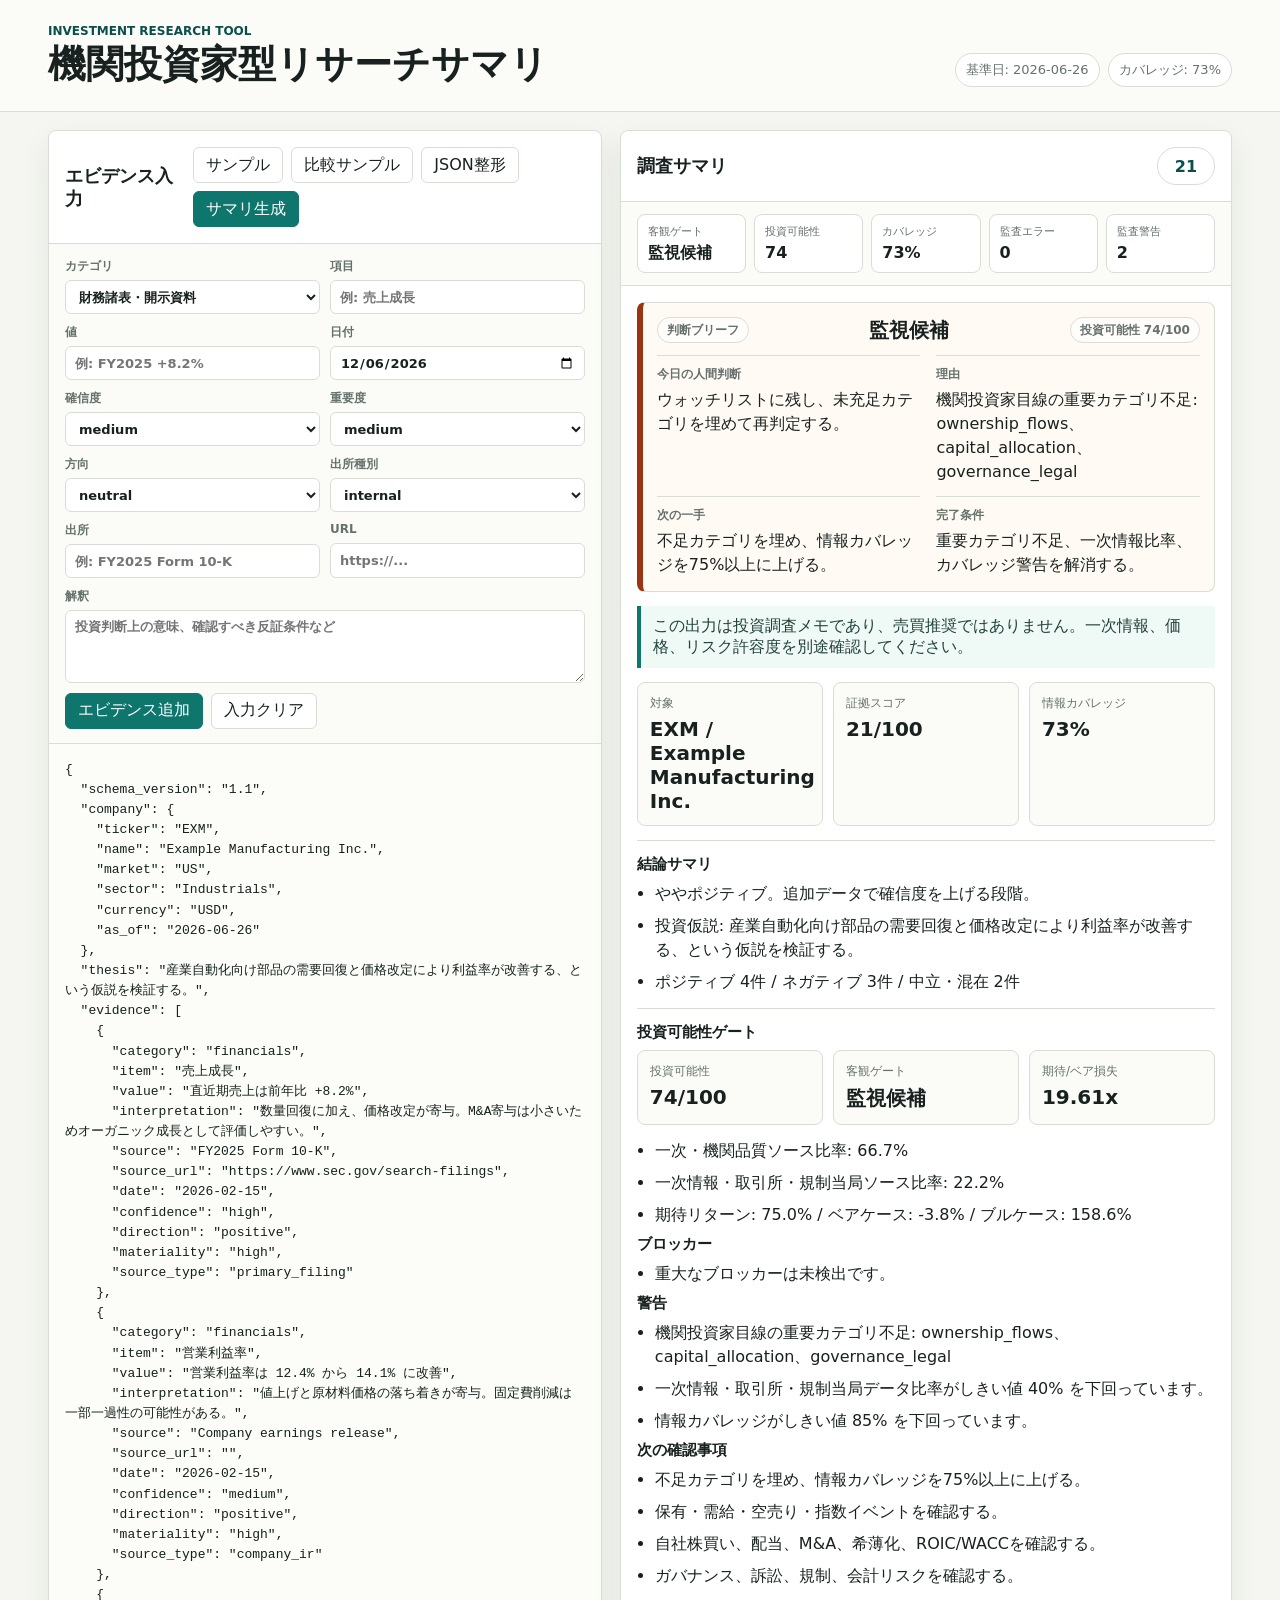
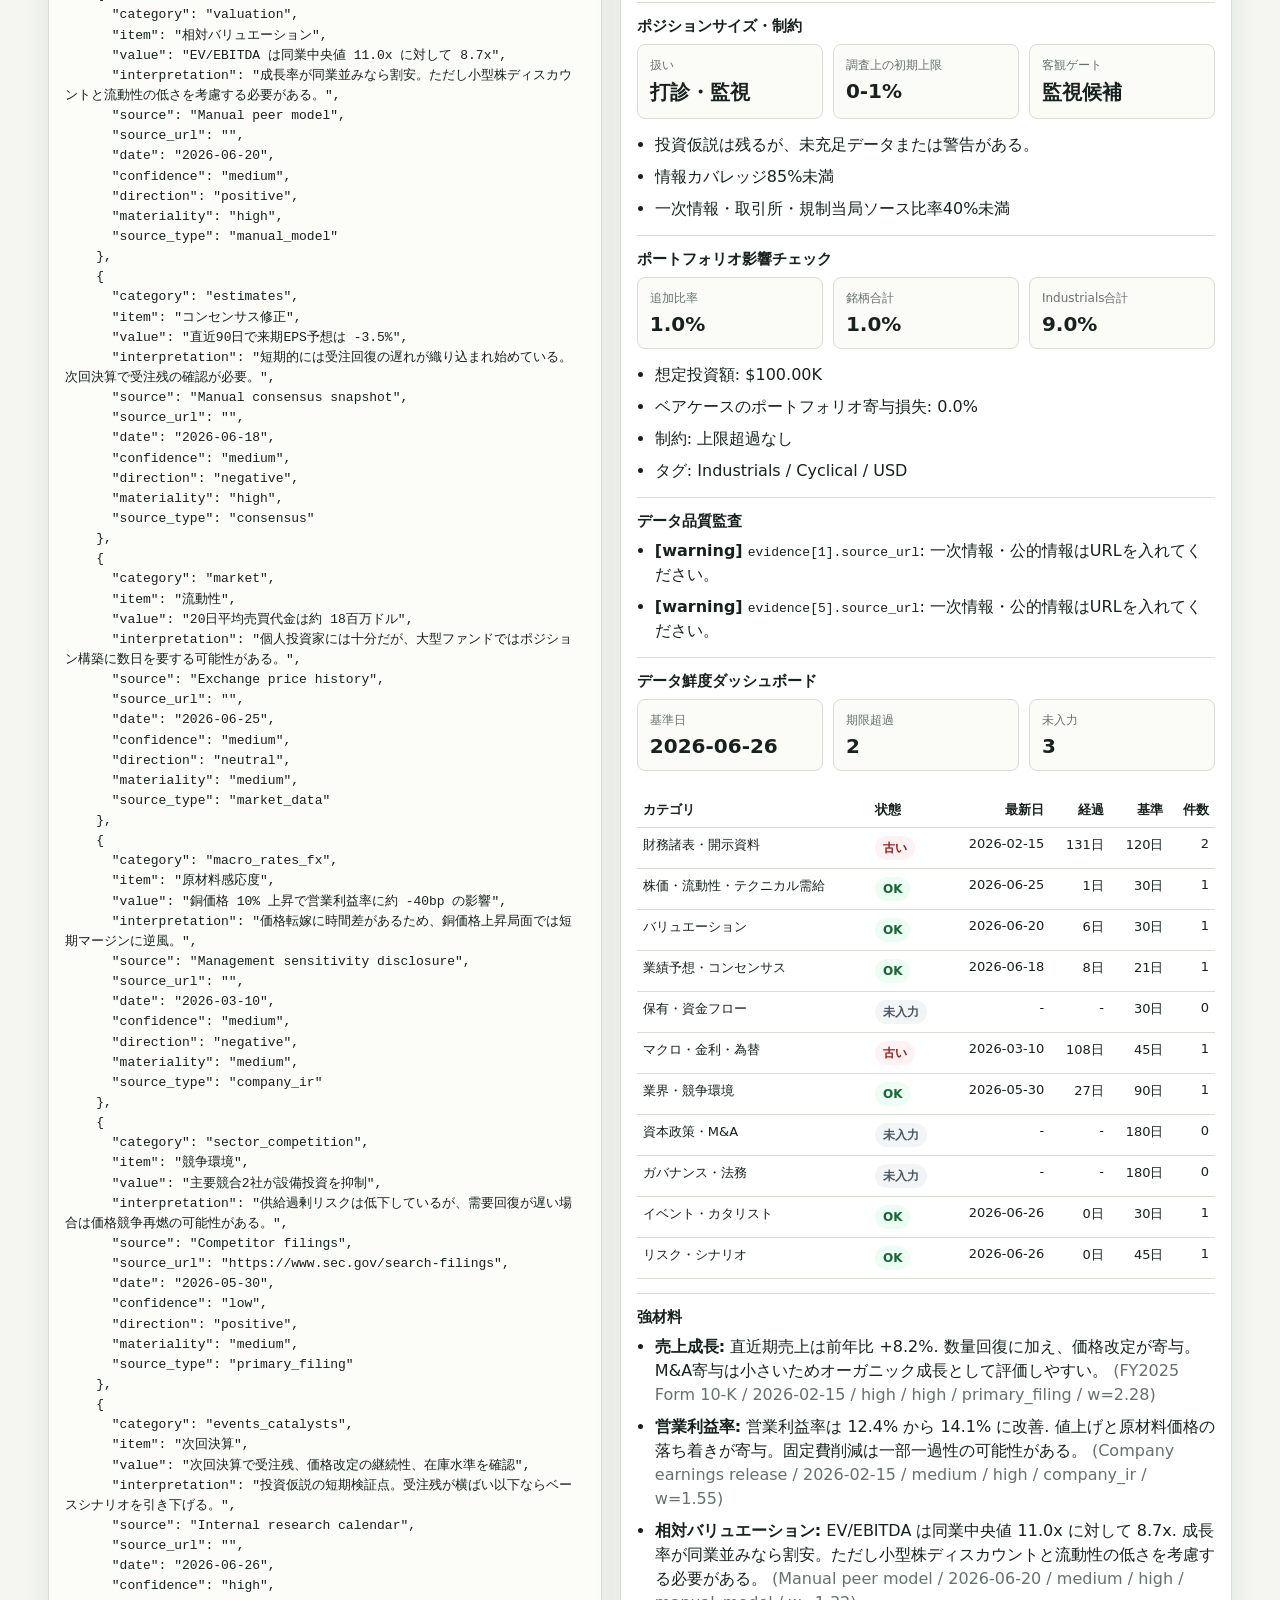
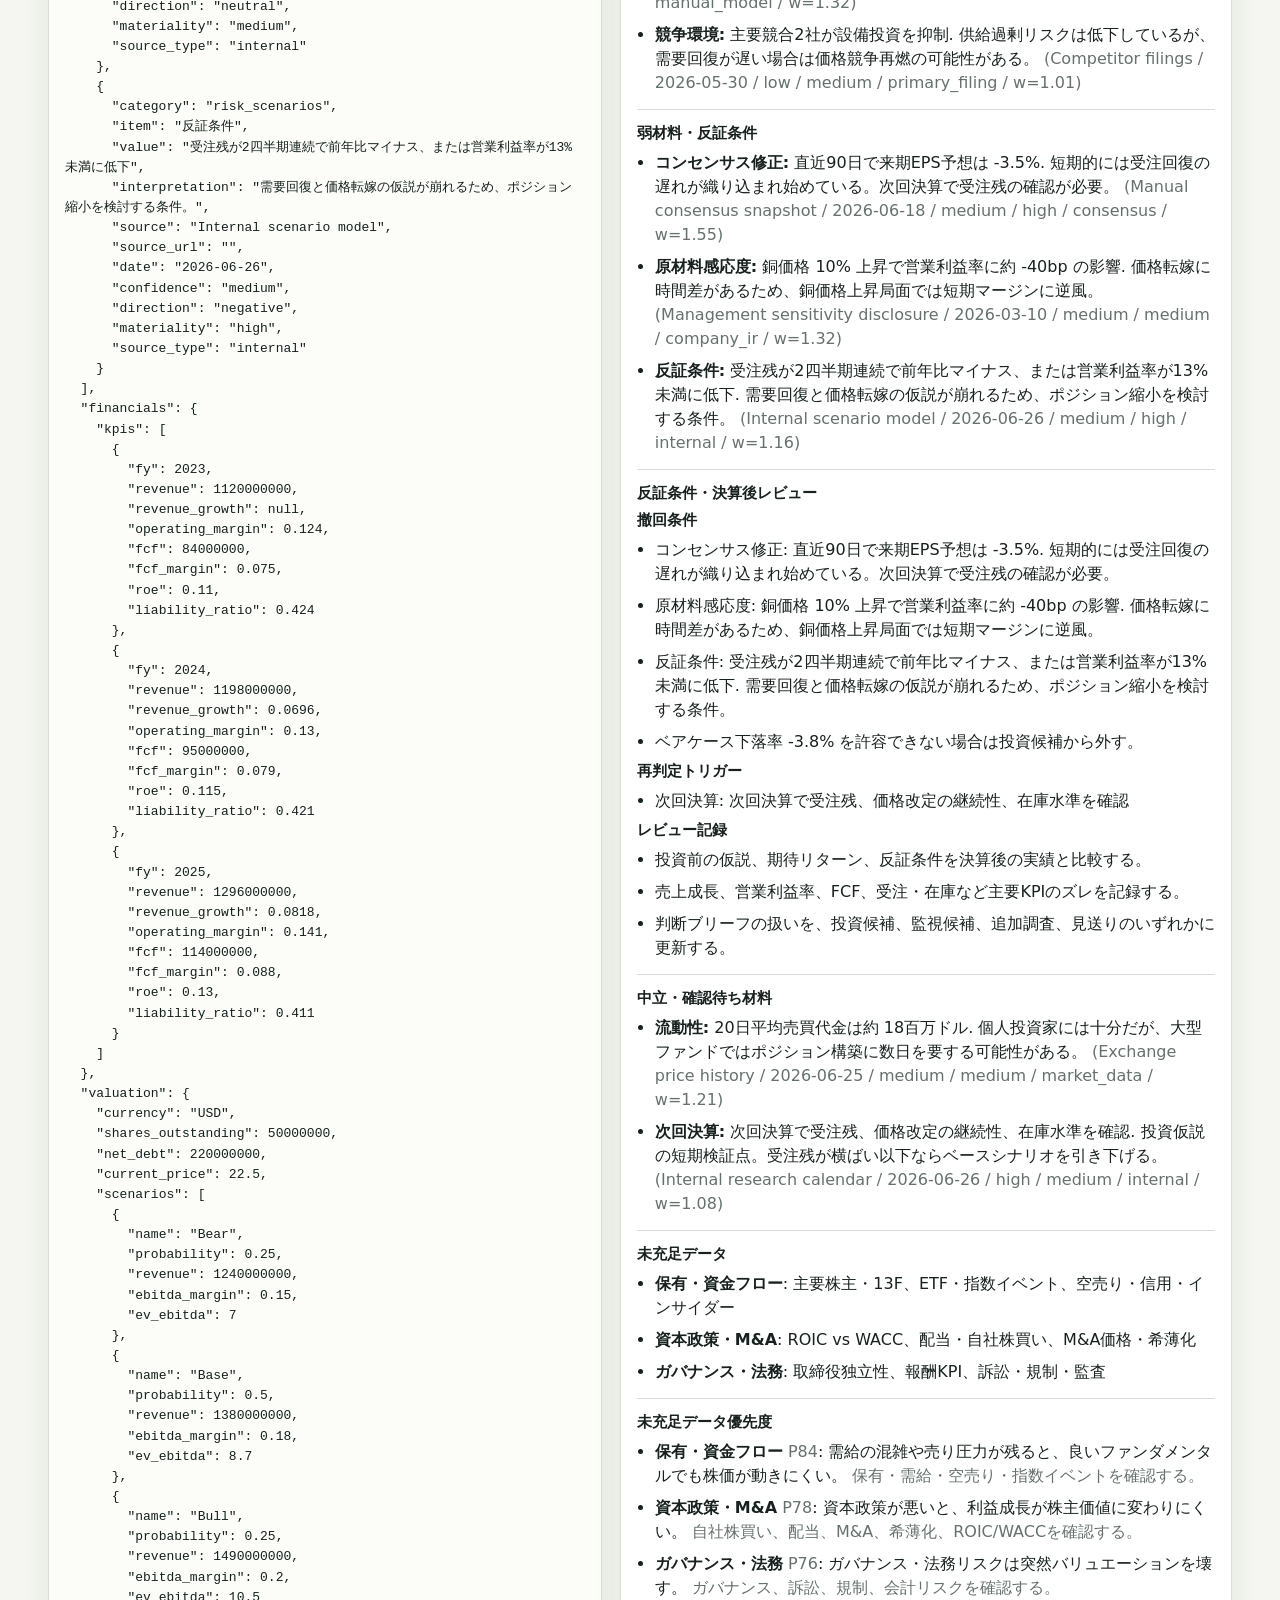
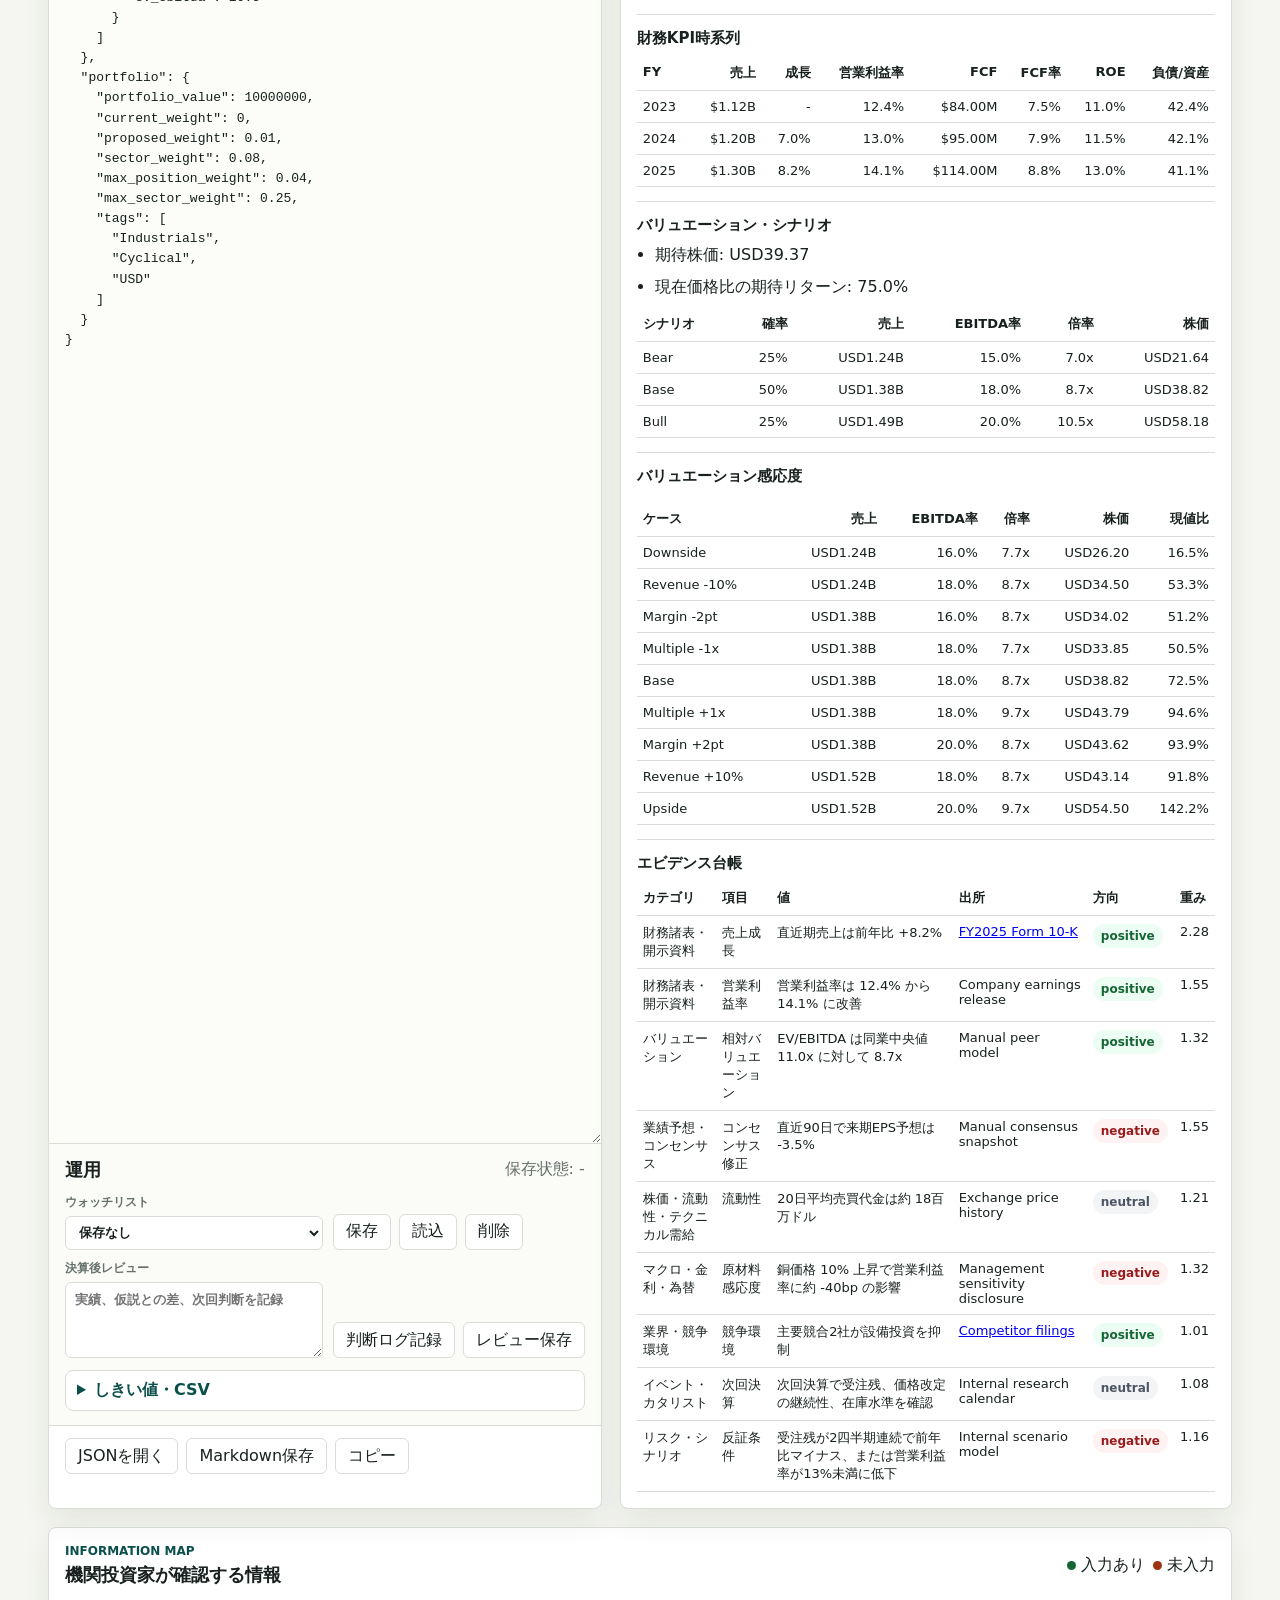
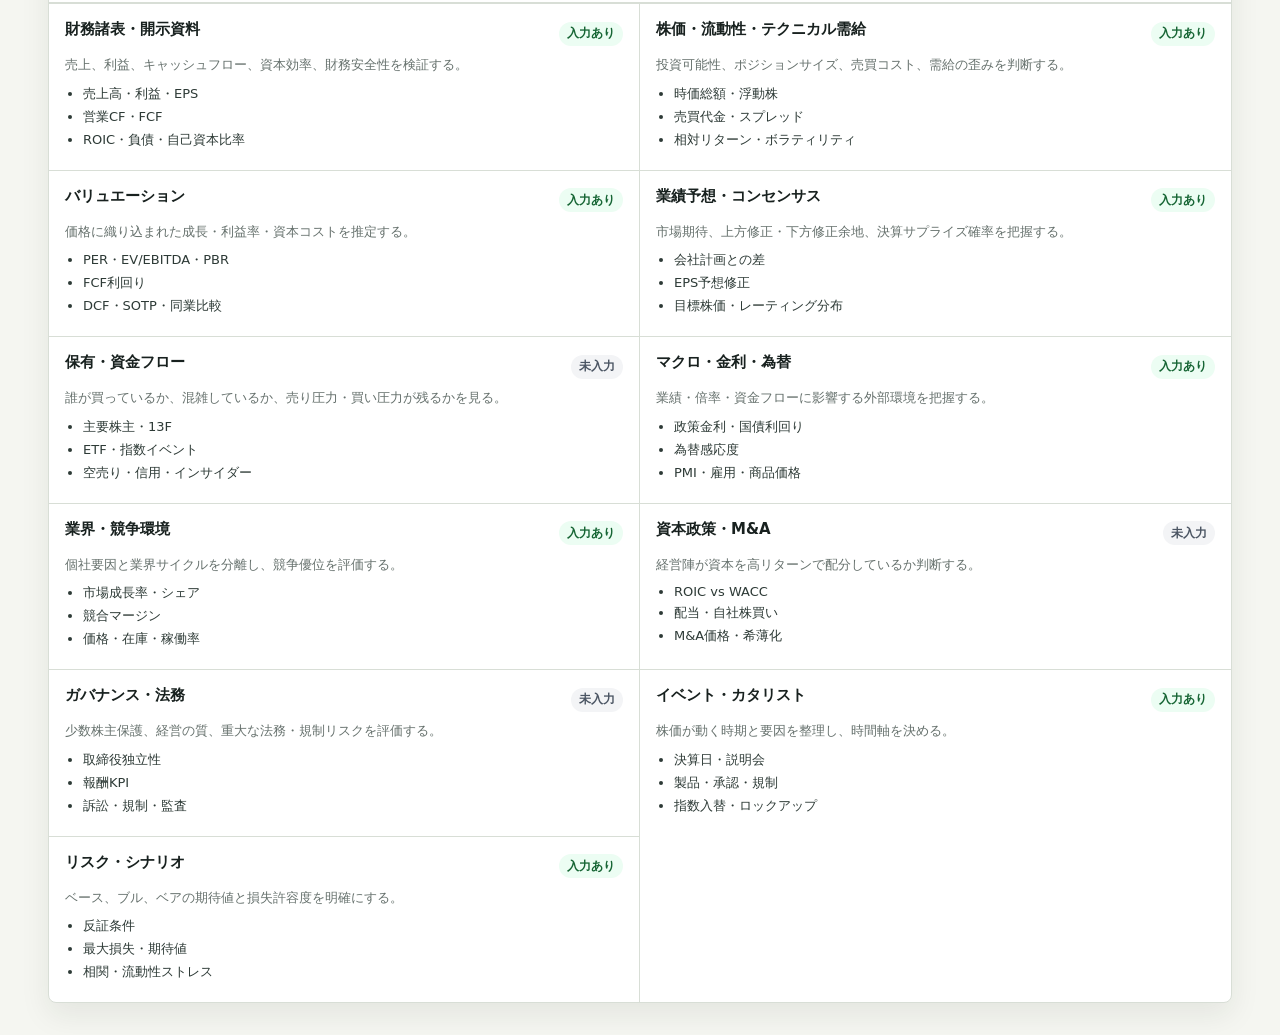
==== commit e6ec9229: "Add investment workflow enhancements" ====
--- a/dashboard/index.html
+++ b/dashboard/index.html
@@ -107,6 +107,72 @@
           </div>
         </form>
         <textarea id="jsonInput" spellcheck="false" aria-label="会社別エビデンスJSON"></textarea>
+        <section class="workflow-panel" aria-labelledby="workflow-title">
+          <div class="workflow-header">
+            <h2 id="workflow-title">運用</h2>
+            <span id="storageStatus" class="muted">保存状態: -</span>
+          </div>
+          <div class="workflow-grid">
+            <label>
+              ウォッチリスト
+              <select id="watchlistSelect"></select>
+            </label>
+            <div class="button-row">
+              <button type="button" id="saveWatchButton">保存</button>
+              <button type="button" id="loadWatchButton">読込</button>
+              <button type="button" id="deleteWatchButton">削除</button>
+            </div>
+            <label>
+              決算後レビュー
+              <textarea id="reviewNote" rows="3" placeholder="実績、仮説との差、次回判断を記録"></textarea>
+            </label>
+            <div class="button-row">
+              <button type="button" id="logDecisionButton">判断ログ記録</button>
+              <button type="button" id="saveReviewButton">レビュー保存</button>
+            </div>
+          </div>
+          <details class="settings-box">
+            <summary>しきい値・CSV</summary>
+            <div class="settings-grid">
+              <label>
+                カバレッジ下限(%)
+                <input id="settingCoverage" type="number" min="0" max="100" step="1" />
+              </label>
+              <label>
+                一次情報比率下限(%)
+                <input id="settingPrimaryRatio" type="number" min="0" max="100" step="1" />
+              </label>
+              <label>
+                期待リターン下限(%)
+                <input id="settingExpectedReturn" type="number" min="-100" max="300" step="1" />
+              </label>
+              <label>
+                ベア損失下限(%)
+                <input id="settingBearLoss" type="number" min="-100" max="0" step="1" />
+              </label>
+              <label>
+                R/R下限(x)
+                <input id="settingRiskReward" type="number" min="0" max="10" step="0.1" />
+              </label>
+              <label>
+                1銘柄上限(%)
+                <input id="settingMaxPosition" type="number" min="0" max="100" step="0.5" />
+              </label>
+              <label>
+                セクター上限(%)
+                <input id="settingMaxSector" type="number" min="0" max="100" step="1" />
+              </label>
+            </div>
+            <div class="button-row">
+              <button type="button" id="saveSettingsButton">しきい値保存</button>
+              <button type="button" id="resetSettingsButton">初期値</button>
+              <label class="file-control">
+                <input type="file" id="csvInput" accept=".csv,text/csv" />
+                CSV一括取込
+              </label>
+            </div>
+          </details>
+        </section>
         <div class="file-row">
           <label class="file-control">
             <input type="file" id="fileInput" accept="application/json,.json" />
--- a/dashboard/styles.css
+++ b/dashboard/styles.css
@@ -232,6 +232,90 @@
   margin-top: 10px;
 }
 
+.workflow-panel {
+  border-bottom: 1px solid var(--line);
+  padding: 14px 16px;
+  background: #fbfcf8;
+}
+
+.workflow-header {
+  display: flex;
+  align-items: center;
+  justify-content: space-between;
+  gap: 12px;
+  margin-bottom: 12px;
+}
+
+.workflow-grid {
+  display: grid;
+  grid-template-columns: minmax(0, 1fr) auto;
+  gap: 10px;
+  align-items: end;
+}
+
+.workflow-grid label,
+.settings-grid label {
+  display: grid;
+  gap: 5px;
+  color: var(--muted);
+  font-size: 12px;
+  font-weight: 700;
+}
+
+.workflow-grid select,
+.workflow-grid textarea,
+.settings-grid input {
+  width: 100%;
+  min-height: 34px;
+  border: 1px solid var(--line);
+  border-radius: 6px;
+  padding: 7px 9px;
+  color: var(--ink);
+  background: #fff;
+  font-size: 13px;
+  outline: none;
+}
+
+.workflow-grid textarea {
+  min-height: 74px;
+  border: 1px solid var(--line);
+  font-family: inherit;
+  resize: vertical;
+}
+
+.button-row {
+  display: flex;
+  align-items: center;
+  gap: 8px;
+  flex-wrap: wrap;
+}
+
+.settings-box {
+  margin-top: 12px;
+  border: 1px solid var(--line);
+  border-radius: 8px;
+  background: #fff;
+}
+
+.settings-box summary {
+  min-height: 38px;
+  padding: 9px 11px;
+  cursor: pointer;
+  color: var(--accent-dark);
+  font-weight: 800;
+}
+
+.settings-grid {
+  display: grid;
+  grid-template-columns: repeat(3, minmax(0, 1fr));
+  gap: 10px;
+  padding: 0 11px 11px;
+}
+
+.settings-box .button-row {
+  padding: 0 11px 11px;
+}
+
 textarea {
   width: 100%;
   flex: 1;
@@ -521,6 +605,13 @@
   text-align: left;
 }
 
+.freshness-table th:nth-child(2),
+.freshness-table td:nth-child(2),
+.sensitivity-table th:first-child,
+.sensitivity-table td:first-child {
+  text-align: left;
+}
+
 .evidence-table th,
 .evidence-table td {
   border-bottom: 1px solid var(--line);
@@ -657,7 +748,9 @@
   .brief-grid,
   .catalog-grid,
   .audit-strip,
-  .form-grid {
+  .form-grid,
+  .workflow-grid,
+  .settings-grid {
     grid-template-columns: 1fr;
   }
 
